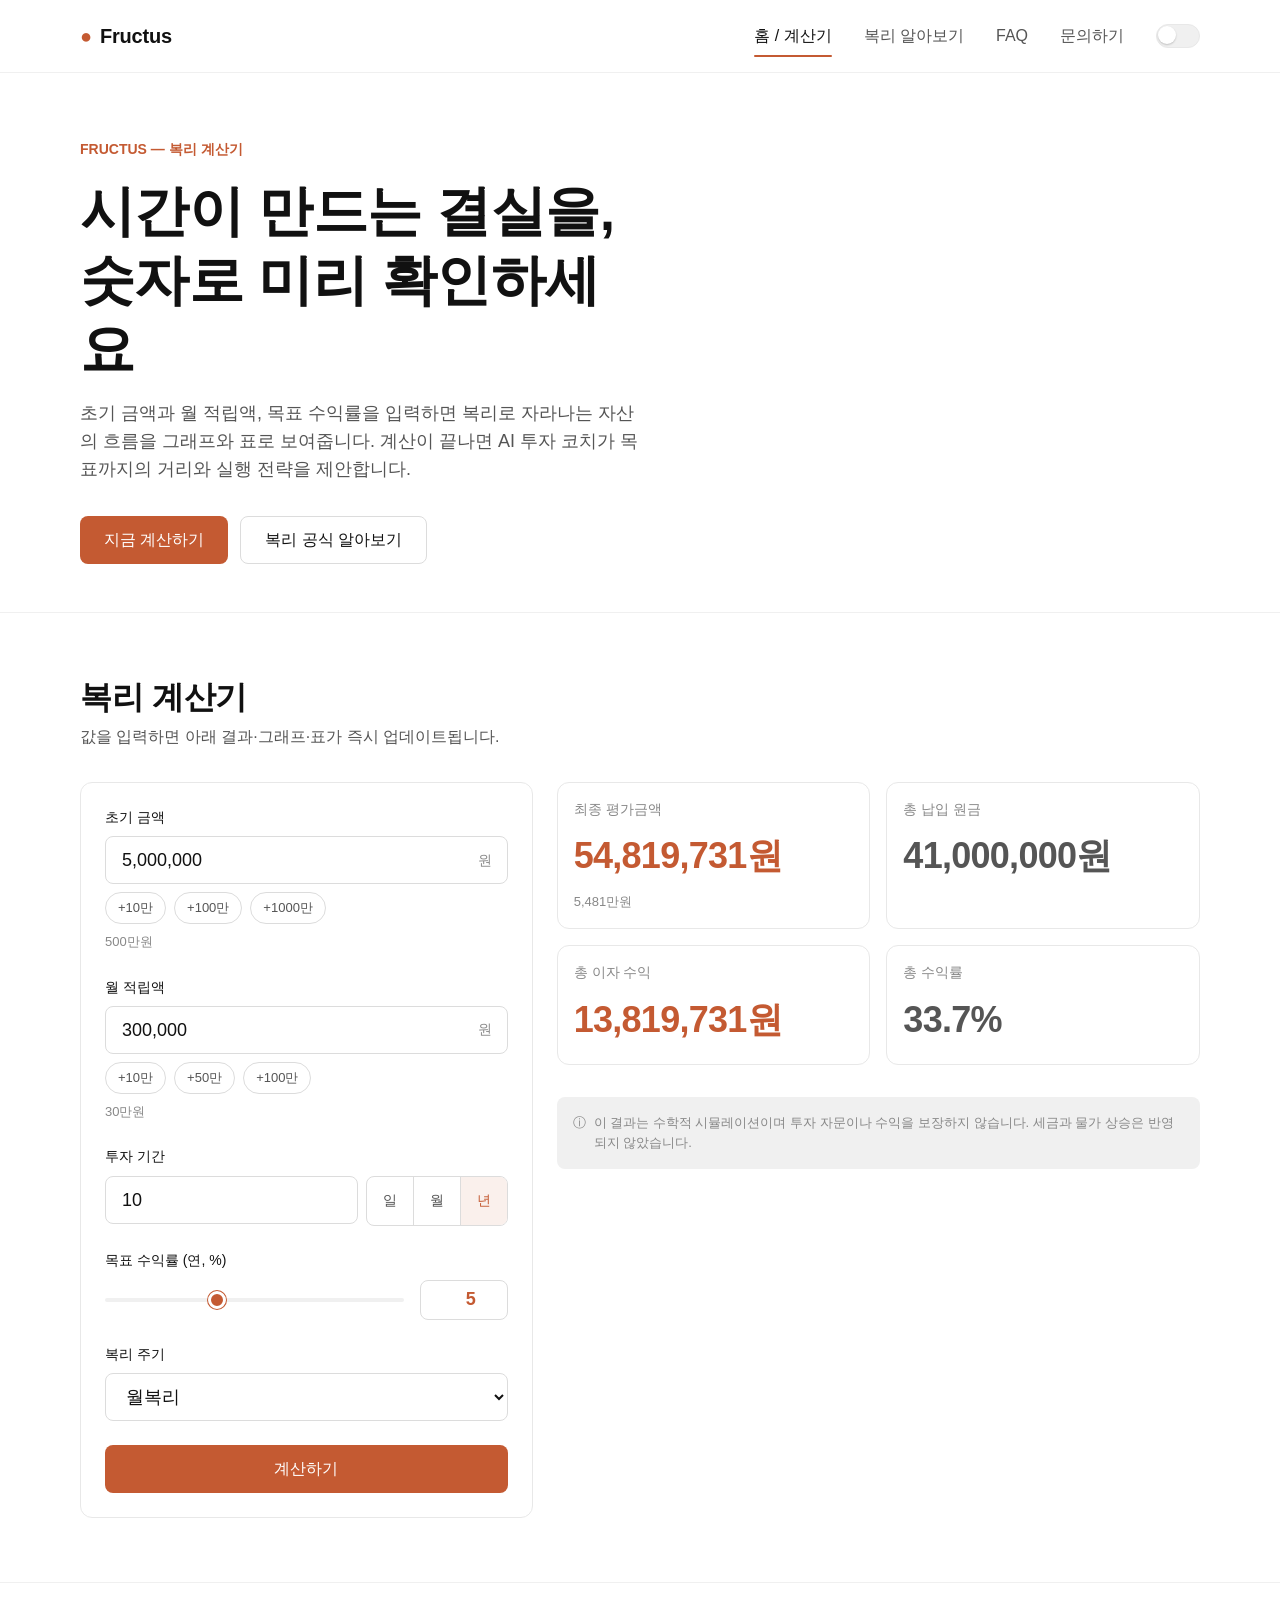
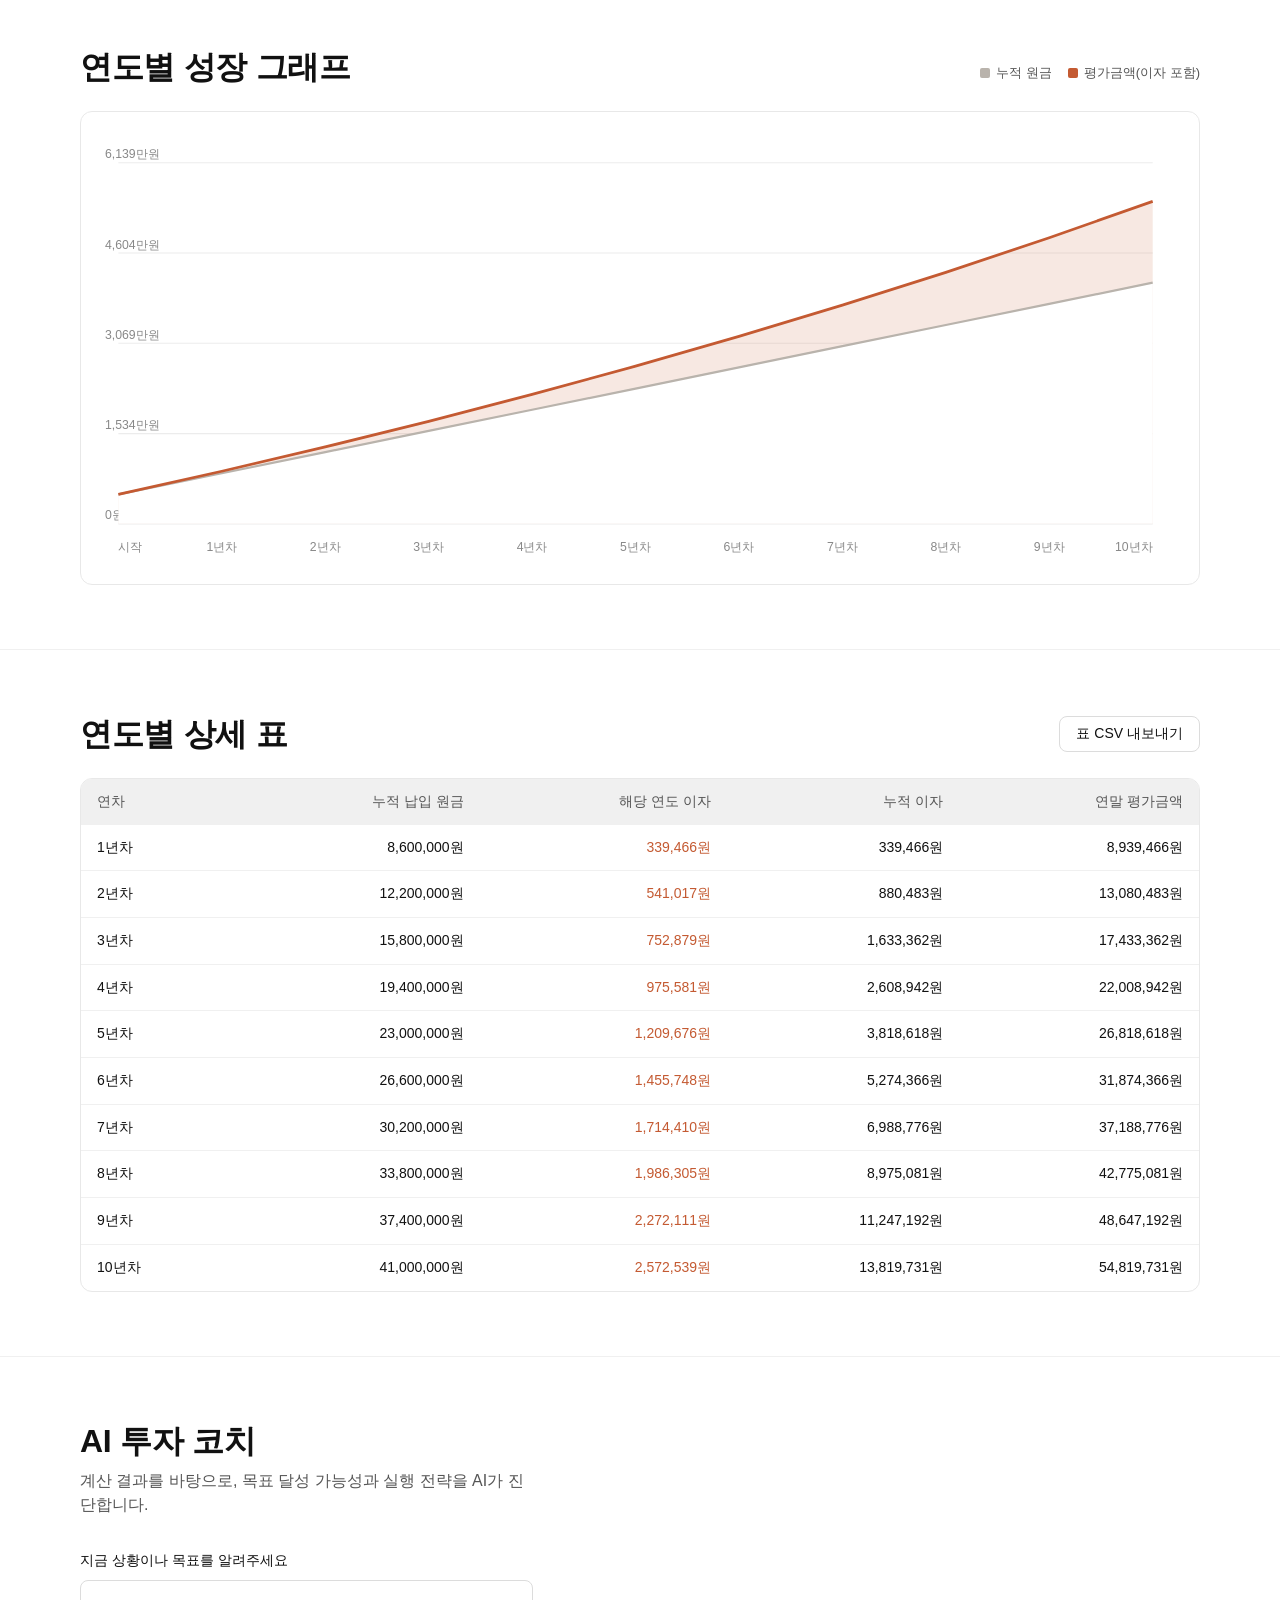
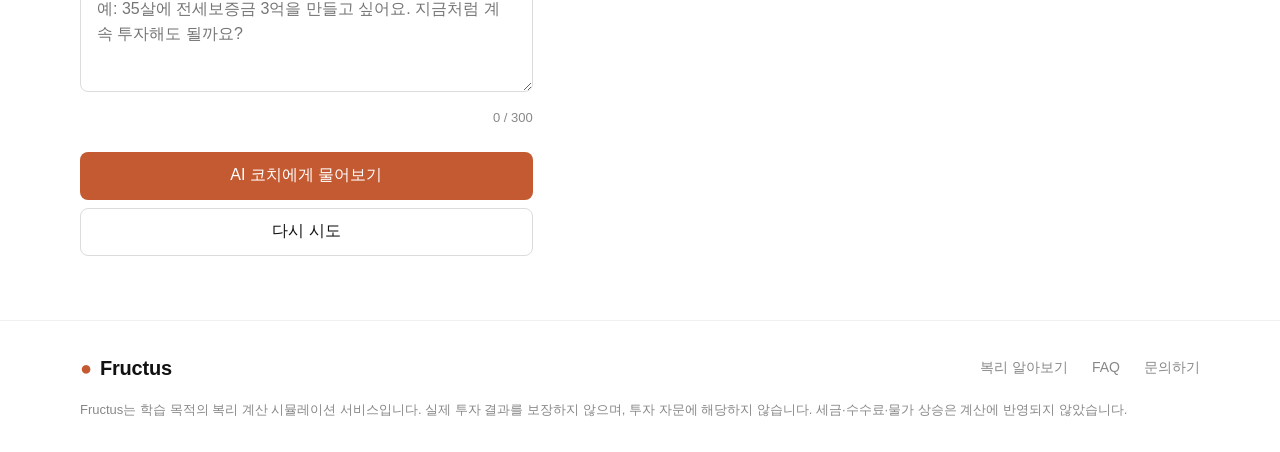
==== index.html @ 4ceefd22 "feat: 홈/계산기 페이지 UI 및 결과 렌더링 구현 (index.html, ui.js) 입력 폼(빠른 입력 버튼, 슬라이더 동기화, 단위 토글), 인라인 검증 메시지, 결과 요" ====
<!DOCTYPE html>
<html lang="ko">
<head>
<script>
  (function () {
    try {
      var saved = localStorage.getItem("fructus-theme");
      if (saved === "dark" || saved === "light") {
        document.documentElement.setAttribute("data-theme", saved);
      }
    } catch (e) {}
  })();
</script>
<meta charset="UTF-8" />
<meta name="viewport" content="width=device-width, initial-scale=1.0" />
<title>Fructus — 복리 계산기</title>
<meta name="description" content="초기 금액과 월 적립액, 목표 수익률을 입력하면 복리로 자라나는 자산을 그래프와 표로 보여주고, AI 투자 코치가 목표 달성 전략을 제안합니다." />
<link rel="icon" href="data:," />
<link rel="stylesheet" href="css/reset.css" />
<link rel="stylesheet" href="css/variables.css" />
<link rel="stylesheet" href="css/base.css" />
<link rel="stylesheet" href="css/layout.css" />
<link rel="stylesheet" href="css/components.css" />
<link rel="stylesheet" href="css/animations.css" />
<link rel="stylesheet" href="css/pages.css" />
</head>
<body>
<a class="skip-link" href="#main">본문으로 건너뛰기</a>

<header class="site-header">
  <nav class="nav container" aria-label="주요 메뉴">
    <a href="index.html" class="nav-brand"><span class="nav-brand-mark">●</span> Fructus</a>
    <button class="nav-toggle" data-nav-toggle aria-label="메뉴 열기" aria-expanded="false" aria-controls="primary-menu">
      <span class="nav-toggle-bar"></span><span class="nav-toggle-bar"></span><span class="nav-toggle-bar"></span>
    </button>
    <div class="nav-menu" id="primary-menu" data-nav-menu>
      <a href="index.html" class="nav-link" aria-current="page">홈 / 계산기</a>
      <a href="learn.html" class="nav-link">복리 알아보기</a>
      <a href="faq.html" class="nav-link">FAQ</a>
      <a href="contact.html" class="nav-link">문의하기</a>
      <div class="nav-actions">
        <button class="theme-toggle" data-theme-toggle aria-pressed="false" aria-label="다크 모드로 전환"></button>
      </div>
    </div>
  </nav>
</header>

<main id="main">

  <section class="hero">
    <div class="container">
      <p class="hero-eyebrow">FRUCTUS — 복리 계산기</p>
      <h1>시간이 만드는 결실을,<br />숫자로 미리 확인하세요</h1>
      <p class="hero-sub">
        초기 금액과 월 적립액, 목표 수익률을 입력하면 복리로 자라나는 자산의 흐름을
        그래프와 표로 보여줍니다. 계산이 끝나면 AI 투자 코치가 목표까지의 거리와
        실행 전략을 제안합니다.
      </p>
      <div class="hero-actions">
        <a href="#calculator" class="btn btn-primary">지금 계산하기</a>
        <a href="learn.html" class="btn btn-secondary">복리 공식 알아보기</a>
      </div>
    </div>
  </section>

  <section id="calculator">
    <div class="container">
      <div class="section-heading">
        <h2>복리 계산기</h2>
        <p>값을 입력하면 아래 결과·그래프·표가 즉시 업데이트됩니다.</p>
      </div>

      <div class="grid calculator-layout">
        <div class="col-span-5">
          <form class="card calc-card" data-calc-form novalidate>

            <div class="field">
              <label class="field-label" for="principal">초기 금액</label>
              <div class="input-wrap">
                <input class="input" type="text" inputmode="numeric" id="principal" name="principal" value="5,000,000" aria-describedby="principal-sub" />
                <span class="input-unit">원</span>
              </div>
              <div class="chip-group">
                <button type="button" class="chip" data-quick-add="100000" data-target="principal">+10만</button>
                <button type="button" class="chip" data-quick-add="1000000" data-target="principal">+100만</button>
                <button type="button" class="chip" data-quick-add="10000000" data-target="principal">+1000만</button>
              </div>
              <p class="field-hint" id="principal-sub" data-sub-display="principal">500만원</p>
              <p class="field-error" data-error-for="principal"></p>
            </div>

            <div class="field">
              <label class="field-label" for="monthlyPayment">월 적립액</label>
              <div class="input-wrap">
                <input class="input" type="text" inputmode="numeric" id="monthlyPayment" name="monthlyPayment" value="300,000" aria-describedby="monthly-sub" />
                <span class="input-unit">원</span>
              </div>
              <div class="chip-group">
                <button type="button" class="chip" data-quick-add="100000" data-target="monthlyPayment">+10만</button>
                <button type="button" class="chip" data-quick-add="500000" data-target="monthlyPayment">+50만</button>
                <button type="button" class="chip" data-quick-add="1000000" data-target="monthlyPayment">+100만</button>
              </div>
              <p class="field-hint" id="monthly-sub" data-sub-display="monthlyPayment">30만원</p>
              <p class="field-error" data-error-for="monthlyPayment"></p>
            </div>

            <div class="field">
              <label class="field-label" for="periodValue">투자 기간</label>
              <div style="display:flex; gap:8px;">
                <input class="input" type="number" min="1" step="1" id="periodValue" name="periodValue" value="10" style="flex:1;" />
                <div class="unit-toggle" role="group" aria-label="기간 단위">
                  <button type="button" data-unit="day" aria-pressed="false">일</button>
                  <button type="button" data-unit="month" aria-pressed="false">월</button>
                  <button type="button" data-unit="year" aria-pressed="true">년</button>
                </div>
              </div>
              <p class="field-error" data-error-for="periodValue"></p>
            </div>

            <div class="field">
              <label class="field-label" for="annualRateNumber">목표 수익률 (연, %)</label>
              <div class="range-row">
                <input class="range" type="range" id="annualRateRange" min="-50" max="100" step="0.1" value="5" />
                <input class="input range-value" style="width:5.5rem; height:2.5rem; text-align:right;" type="number" id="annualRateNumber" min="-50" max="100" step="0.01" value="5" />
              </div>
              <p class="field-error" data-error-for="annualRatePercent"></p>
            </div>

            <div class="field">
              <label class="field-label" for="compounding">복리 주기</label>
              <select class="select" id="compounding" name="compounding">
                <option value="annual">연복리</option>
                <option value="monthly" selected>월복리</option>
                <option value="daily">일복리</option>
              </select>
              <p class="field-error" data-error-for="compounding"></p>
            </div>

            <button type="submit" class="btn btn-primary btn-block" data-calc-submit>계산하기</button>
          </form>
        </div>

        <div class="col-span-7">
          <div data-result-section aria-live="polite">
            <div class="result-summary-grid">
              <div class="card result-metric-card">
                <p class="result-metric-label">최종 평가금액</p>
                <p class="result-metric-value is-accent" data-metric-final>0원</p>
                <p class="result-metric-sub" data-metric-final-sub></p>
              </div>
              <div class="card result-metric-card">
                <p class="result-metric-label">총 납입 원금</p>
                <p class="result-metric-value" data-metric-principal>0원</p>
              </div>
              <div class="card result-metric-card">
                <p class="result-metric-label">총 이자 수익</p>
                <p class="result-metric-value is-accent" data-metric-interest>0원</p>
              </div>
              <div class="card result-metric-card">
                <p class="result-metric-label">총 수익률</p>
                <p class="result-metric-value" data-metric-rate>0%</p>
              </div>
            </div>

            <div class="disclaimer-note">
              <span aria-hidden="true">ⓘ</span>
              <span>이 결과는 수학적 시뮬레이션이며 투자 자문이나 수익을 보장하지 않습니다. 세금과 물가 상승은 반영되지 않았습니다.</span>
            </div>
          </div>
        </div>
      </div>
    </div>
  </section>

  <section id="chart">
    <div class="container">
      <div class="chart-section-head">
        <h2>연도별 성장 그래프</h2>
        <div class="chart-legend">
          <span class="chart-legend-item"><span class="chart-legend-swatch" style="background:var(--chart-principal)"></span>누적 원금</span>
          <span class="chart-legend-item"><span class="chart-legend-swatch" style="background:var(--chart-growth)"></span>평가금액(이자 포함)</span>
        </div>
      </div>
      <div class="card chart-container" data-chart-container></div>
    </div>
  </section>

  <section id="table">
    <div class="container">
      <div class="table-section-head">
        <h2>연도별 상세 표</h2>
        <button type="button" class="btn btn-secondary btn-sm" data-csv-export>표 CSV 내보내기</button>
      </div>
      <div class="table-wrap">
        <table class="data-table">
          <thead>
            <tr>
              <th>연차</th>
              <th>누적 납입 원금</th>
              <th>해당 연도 이자</th>
              <th>누적 이자</th>
              <th>연말 평가금액</th>
            </tr>
          </thead>
          <tbody data-table-body></tbody>
        </table>
      </div>
    </div>
  </section>

  <section id="ai-coach">
    <div class="container">
      <div class="grid ai-coach-layout">
        <div class="col-span-5">
          <div class="section-heading">
            <h2>AI 투자 코치</h2>
            <p>계산 결과를 바탕으로, 목표 달성 가능성과 실행 전략을 AI가 진단합니다.</p>
          </div>
          <form data-ai-form>
            <div class="field">
              <label class="field-label" for="ai-goal">지금 상황이나 목표를 알려주세요</label>
              <textarea class="textarea" id="ai-goal" data-ai-goal maxlength="400" placeholder="예: 35살에 전세보증금 3억을 만들고 싶어요. 지금처럼 계속 투자해도 될까요?"></textarea>
              <div class="char-counter" data-ai-counter>0 / 300</div>
            </div>
            <button type="submit" class="btn btn-primary btn-block" data-ai-submit>
              <span class="btn-label">AI 코치에게 물어보기</span>
              <span class="btn-spinner" aria-hidden="true"></span>
            </button>
            <button type="button" class="btn btn-secondary btn-block" data-ai-retry hidden style="margin-top:8px;">다시 시도</button>
          </form>
        </div>

        <div class="col-span-7">
          <div data-ai-error hidden aria-live="assertive"></div>

          <div data-ai-loading hidden aria-live="polite">
            <div class="skeleton ai-skeleton-block" style="width:60%;"></div>
            <div class="skeleton ai-skeleton-block" style="width:100%; height:4.5rem;"></div>
            <div class="skeleton ai-skeleton-block" style="width:100%; height:4.5rem;"></div>
            <p class="ai-elapsed" data-ai-elapsed>0초 경과</p>
          </div>

          <div data-ai-result hidden aria-live="polite"></div>
        </div>
      </div>
    </div>
  </section>

</main>

<footer class="site-footer">
  <div class="container">
    <div class="footer-inner">
      <span class="nav-brand"><span class="nav-brand-mark">●</span> Fructus</span>
      <div class="footer-links">
        <a href="learn.html">복리 알아보기</a>
        <a href="faq.html">FAQ</a>
        <a href="contact.html">문의하기</a>
      </div>
    </div>
    <p class="footer-disclaimer">
      Fructus는 학습 목적의 복리 계산 시뮬레이션 서비스입니다. 실제 투자 결과를 보장하지 않으며,
      투자 자문에 해당하지 않습니다. 세금·수수료·물가 상승은 계산에 반영되지 않았습니다.
    </p>
  </div>
</footer>

<script src="js/format.js"></script>
<script src="js/calculator.js"></script>
<script src="js/chart.js"></script>
<script src="js/analytics.js"></script>
<script src="js/ui.js"></script>
<script src="js/ai.js"></script>
<script src="js/nav.js"></script>
<script src="js/theme.js"></script>
<script defer src="/_vercel/insights/script.js"></script>
</body>
</html>
---- css/variables.css ----
/*
  Fructus 디자인 토큰
  톤: Modern Finance + Editorial + Quiet Luxury
  기본은 라이트 팔레트. 다크 모드는 [data-theme="dark"] 및
  prefers-color-scheme: dark(사용자가 수동 선택하지 않은 경우)에서 오버라이드된다.
*/

:root {
  /* ---- Color: 라이트(기본) ---- */
  --color-bg: #ffffff;
  --color-surface: #ffffff;
  --color-text-primary: #111111;
  --color-text-secondary: #555555;
  --color-text-muted: #888888;
  --color-border: #e8e8e8;
  --color-divider: #f0f0f0;

  --color-accent: #c45a32;
  --color-accent-hover: #b34f2c;
  --color-accent-active: #9f4527;
  --color-accent-bg: #f5ded5;
  --color-accent-bg-soft: #faf0ec;
  --color-accent-contrast: #ffffff;

  --color-success: #2e7d4f;
  --color-success-bg: #eaf6ee;
  --color-error: #c73a3a;
  --color-error-bg: #fceaea;

  --color-input-border: #dcdcdc;
  --color-overlay: rgba(17, 17, 17, 0.4);

  /* ---- Typography ---- */
  --font-sans: -apple-system, BlinkMacSystemFont, "Pretendard Variable", "Apple SD Gothic Neo",
    "Segoe UI", "Malgun Gothic", "Noto Sans KR", Roboto, sans-serif;

  --fs-display: clamp(2.25rem, 1.7rem + 2.2vw, 3.5rem); /* 40~56px 큰 제목 */
  --fs-h1: clamp(1.5rem, 1.3rem + 1vw, 2rem); /* 24~32px 일반 제목 */
  --fs-h2: 1.375rem;
  --fs-body: 1rem; /* 15~18px 본문 기준 */
  --fs-body-lg: 1.125rem;
  --fs-small: 0.875rem; /* 12~14px 보조 텍스트 */
  --fs-xs: 0.8125rem;

  --fw-regular: 400;
  --fw-medium: 500;
  --fw-semibold: 600;
  --fw-bold: 700;

  --lh-tight: 1.25;
  --lh-normal: 1.55;

  /* ---- Spacing ---- */
  --space-2: 0.5rem; /* 8px */
  --space-3: 0.75rem;
  --space-4: 1rem; /* 16px */
  --space-6: 1.5rem;
  --space-8: 2rem;
  --space-12: 3rem; /* 48px 섹션 간격 하한 */
  --space-16: 4rem;
  --space-24: 6rem; /* 96px 섹션 간격 상한 */

  --page-padding-inline: clamp(1.5rem, 4vw, 2.5rem); /* 24~40px */
  --content-max-width: 1200px;

  /* ---- Radius / Shadow ---- */
  --radius-card: 12px;
  --radius-control: 8px;
  --radius-pill: 999px;
  --shadow-minimal: 0 1px 2px rgba(17, 17, 17, 0.04);
  --shadow-elevated: 0 4px 16px rgba(17, 17, 17, 0.08);

  /* ---- Control sizing ---- */
  --control-height: 3rem; /* 48px */
  --control-height-lg: 3.25rem; /* 52px */

  /* ---- Motion ---- */
  --ease-standard: cubic-bezier(0.2, 0, 0, 1);
  --duration-fast: 150ms;
  --duration-base: 300ms;
  --duration-slow: 600ms;

  /* ---- Chart ---- */
  --chart-principal: #b9b3ac;
  --chart-growth: var(--color-accent);
  --chart-growth-fill: rgba(196, 90, 50, 0.14);
  --chart-grid: #ececec;
  --chart-axis-text: var(--color-text-muted);

  /* ---- Z-index ---- */
  --z-nav: 100;
  --z-overlay: 200;
  --z-tooltip: 300;
}

/* ---- Color: 다크 모드 (시스템 설정을 따르는 경우) ---- */
@media (prefers-color-scheme: dark) {
  :root:not([data-theme="light"]) {
    --color-bg: #14130f;
    --color-surface: #1c1a16;
    --color-text-primary: #f3f1ee;
    --color-text-secondary: #b9b3ab;
    --color-text-muted: #837d74;
    --color-border: #322e28;
    --color-divider: #262319;

    --color-accent: #d9713f;
    --color-accent-hover: #e5854f;
    --color-accent-active: #f0975f;
    --color-accent-bg: rgba(217, 113, 63, 0.18);
    --color-accent-bg-soft: rgba(217, 113, 63, 0.08);
    --color-accent-contrast: #14130f;

    --color-success: #59b884;
    --color-success-bg: rgba(89, 184, 132, 0.14);
    --color-error: #e2726b;
    --color-error-bg: rgba(226, 114, 107, 0.14);

    --color-input-border: #3a352d;
    --color-overlay: rgba(0, 0, 0, 0.6);

    --chart-principal: #5f5a52;
    --chart-growth-fill: rgba(217, 113, 63, 0.18);
    --chart-grid: #2a271f;
  }
}

/* ---- Color: 다크 모드 (사용자가 수동으로 토글한 경우, 시스템 설정보다 우선) ---- */
:root[data-theme="dark"] {
  --color-bg: #14130f;
  --color-surface: #1c1a16;
  --color-text-primary: #f3f1ee;
  --color-text-secondary: #b9b3ab;
  --color-text-muted: #837d74;
  --color-border: #322e28;
  --color-divider: #262319;

  --color-accent: #d9713f;
  --color-accent-hover: #e5854f;
  --color-accent-active: #f0975f;
  --color-accent-bg: rgba(217, 113, 63, 0.18);
  --color-accent-bg-soft: rgba(217, 113, 63, 0.08);
  --color-accent-contrast: #14130f;

  --color-success: #59b884;
  --color-success-bg: rgba(89, 184, 132, 0.14);
  --color-error: #e2726b;
  --color-error-bg: rgba(226, 114, 107, 0.14);

  --color-input-border: #3a352d;
  --color-overlay: rgba(0, 0, 0, 0.6);

  --chart-principal: #5f5a52;
  --chart-growth-fill: rgba(217, 113, 63, 0.18);
  --chart-grid: #2a271f;
}
---- css/base.css ----
body {
  background: var(--color-bg);
  color: var(--color-text-primary);
  font-family: var(--font-sans);
  font-size: var(--fs-body);
  line-height: var(--lh-normal);
  font-weight: var(--fw-regular);
  transition: background-color var(--duration-base) var(--ease-standard),
    color var(--duration-base) var(--ease-standard);
}

h1,
h2,
h3 {
  font-weight: var(--fw-semibold);
  line-height: var(--lh-tight);
  letter-spacing: -0.01em;
}

h1 {
  font-size: var(--fs-display);
}

h2 {
  font-size: var(--fs-h1);
}

h3 {
  font-size: var(--fs-h2);
}

p {
  color: var(--color-text-secondary);
}

small,
.text-muted {
  font-size: var(--fs-small);
  color: var(--color-text-muted);
}

strong {
  font-weight: var(--fw-semibold);
}

.container {
  max-width: var(--content-max-width);
  margin-inline: auto;
  padding-inline: var(--page-padding-inline);
}

main {
  display: block;
}

section {
  padding-block: var(--space-16);
}

section + section {
  border-top: 1px solid var(--color-divider);
}

.section-heading {
  margin-bottom: var(--space-8);
}

.section-heading p {
  margin-top: var(--space-2);
}

/* 키보드 포커스만 강조 표시 (마우스 클릭 시 아웃라인 노출 방지) */
:focus {
  outline: none;
}

:focus-visible {
  outline: 2px solid var(--color-accent);
  outline-offset: 2px;
  border-radius: 4px;
}

.visually-hidden {
  position: absolute;
  width: 1px;
  height: 1px;
  padding: 0;
  margin: -1px;
  overflow: hidden;
  clip: rect(0, 0, 0, 0);
  white-space: nowrap;
  border: 0;
}

.skip-link {
  position: absolute;
  top: -48px;
  left: var(--space-4);
  z-index: 1000;
  background: var(--color-accent);
  color: var(--color-accent-contrast);
  padding: var(--space-2) var(--space-4);
  border-radius: var(--radius-control);
  transition: top var(--duration-fast) var(--ease-standard);
}

.skip-link:focus {
  top: var(--space-4);
}

@media (max-width: 767px) {
  section {
    padding-block: var(--space-12);
  }
}
---- css/layout.css ----
/* ---- 헤더 / 네비게이션 ---- */
.site-header {
  position: sticky;
  top: 0;
  z-index: var(--z-nav);
  background: var(--color-bg);
  border-bottom: 1px solid var(--color-divider);
}

.nav {
  display: flex;
  align-items: center;
  justify-content: space-between;
  height: 4.5rem;
}

.nav-brand {
  display: flex;
  align-items: center;
  gap: var(--space-2);
  font-size: 1.25rem;
  font-weight: var(--fw-semibold);
  letter-spacing: -0.01em;
}

.nav-brand-mark {
  color: var(--color-accent);
}

.nav-menu {
  display: flex;
  align-items: center;
  gap: var(--space-8);
}

.nav-link {
  position: relative;
  font-size: var(--fs-body);
  font-weight: var(--fw-medium);
  color: var(--color-text-secondary);
  padding-block: var(--space-2);
}

.nav-link:hover {
  color: var(--color-text-primary);
}

.nav-link[aria-current="page"] {
  color: var(--color-text-primary);
}

.nav-link[aria-current="page"]::after {
  content: "";
  position: absolute;
  left: 0;
  right: 0;
  bottom: -1px;
  height: 2px;
  background: var(--color-accent);
  border-radius: var(--radius-pill);
}

.nav-actions {
  display: flex;
  align-items: center;
  gap: var(--space-4);
}

.nav-toggle {
  display: none;
  flex-direction: column;
  justify-content: center;
  gap: 5px;
  width: 2.5rem;
  height: 2.5rem;
  border-radius: var(--radius-control);
}

.nav-toggle:hover {
  background: var(--color-divider);
}

.nav-toggle-bar {
  width: 20px;
  height: 2px;
  background: var(--color-text-primary);
  transition: transform var(--duration-fast) var(--ease-standard),
    opacity var(--duration-fast) var(--ease-standard);
}

.nav-toggle[aria-expanded="true"] .nav-toggle-bar:nth-child(1) {
  transform: translateY(7px) rotate(45deg);
}

.nav-toggle[aria-expanded="true"] .nav-toggle-bar:nth-child(2) {
  opacity: 0;
}

.nav-toggle[aria-expanded="true"] .nav-toggle-bar:nth-child(3) {
  transform: translateY(-7px) rotate(-45deg);
}

@media (max-width: 767px) {
  .nav-toggle {
    display: flex;
  }

  .nav-menu {
    position: fixed;
    inset: 4.5rem 0 0 0;
    height: calc(100dvh - 4.5rem);
    flex-direction: column;
    align-items: stretch;
    gap: 0;
    background: var(--color-bg);
    padding: var(--space-4) var(--page-padding-inline);
    transform: translateY(-8px);
    opacity: 0;
    visibility: hidden;
    pointer-events: none;
    transition: opacity var(--duration-base) var(--ease-standard),
      transform var(--duration-base) var(--ease-standard), visibility var(--duration-base);
  }

  .nav-menu.is-open {
    opacity: 1;
    visibility: visible;
    pointer-events: auto;
    transform: translateY(0);
  }

  .nav-link {
    padding-block: var(--space-4);
    border-bottom: 1px solid var(--color-divider);
    font-size: var(--fs-body-lg);
  }

  .nav-actions {
    display: none;
  }

  .nav-menu .nav-actions {
    display: flex;
    margin-top: var(--space-6);
  }
}

/* ---- 푸터 ---- */
.site-footer {
  border-top: 1px solid var(--color-divider);
  padding-block: var(--space-8);
}

.footer-inner {
  display: flex;
  flex-wrap: wrap;
  align-items: center;
  justify-content: space-between;
  gap: var(--space-4);
}

.footer-links {
  display: flex;
  gap: var(--space-6);
}

.footer-links a {
  color: var(--color-text-muted);
  font-size: var(--fs-small);
}

.footer-links a:hover {
  color: var(--color-text-primary);
}

.footer-disclaimer {
  color: var(--color-text-muted);
  font-size: var(--fs-xs);
  margin-top: var(--space-4);
  line-height: var(--lh-normal);
}

/* ---- 12-column grid ---- */
.grid {
  display: grid;
  grid-template-columns: repeat(12, 1fr);
  gap: var(--space-6);
}

.col-span-4 {
  grid-column: span 4;
}

.col-span-6 {
  grid-column: span 6;
}

.col-span-7 {
  grid-column: span 7;
}

.col-span-5 {
  grid-column: span 5;
}

.col-span-8 {
  grid-column: span 8;
}

.col-span-12 {
  grid-column: span 12;
}

@media (max-width: 1023px) {
  .grid {
    gap: var(--space-4);
  }

  .col-span-4,
  .col-span-6,
  .col-span-7,
  .col-span-5,
  .col-span-8 {
    grid-column: span 12;
  }
}
---- css/components.css ----
/* ---- Card ---- */
.card {
  background: var(--color-surface);
  border: 1px solid var(--color-border);
  border-radius: var(--radius-card);
  padding: var(--space-6);
}

.card-highlight {
  border-color: var(--color-accent);
  box-shadow: var(--shadow-minimal);
}

/* ---- Button ---- */
.btn {
  display: inline-flex;
  align-items: center;
  justify-content: center;
  gap: var(--space-2);
  height: var(--control-height);
  padding-inline: var(--space-6);
  border-radius: var(--radius-control);
  font-size: var(--fs-body);
  font-weight: var(--fw-medium);
  transition: background-color var(--duration-fast) var(--ease-standard),
    border-color var(--duration-fast) var(--ease-standard), transform var(--duration-fast) var(--ease-standard);
  white-space: nowrap;
}

.btn:active {
  transform: scale(0.98);
}

.btn-primary {
  background: var(--color-accent);
  color: var(--color-accent-contrast);
}

.btn-primary:hover {
  background: var(--color-accent-hover);
}

.btn-primary:active {
  background: var(--color-accent-active);
}

.btn-primary:disabled {
  background: var(--color-border);
  color: var(--color-text-muted);
  cursor: not-allowed;
  transform: none;
}

.btn-secondary {
  background: var(--color-bg);
  color: var(--color-text-primary);
  border: 1px solid var(--color-input-border);
}

.btn-secondary:hover {
  background: var(--color-divider);
}

.btn-ghost {
  height: auto;
  padding: var(--space-2) var(--space-3);
  color: var(--color-text-secondary);
}

.btn-ghost:hover {
  color: var(--color-text-primary);
  background: var(--color-divider);
}

.btn-block {
  width: 100%;
}

.btn-sm {
  height: 2.25rem;
  padding-inline: var(--space-4);
  font-size: var(--fs-small);
}

.btn[data-loading="true"] .btn-label {
  visibility: hidden;
}

.btn-spinner {
  display: none;
  position: absolute;
  width: 18px;
  height: 18px;
  border: 2px solid rgba(255, 255, 255, 0.4);
  border-top-color: #fff;
  border-radius: 50%;
  animation: spin 0.7s linear infinite;
}

.btn[data-loading="true"] {
  position: relative;
}

.btn[data-loading="true"] .btn-spinner {
  display: block;
}

/* ---- Chip (빠른 입력 버튼) ---- */
.chip-group {
  display: flex;
  flex-wrap: wrap;
  gap: var(--space-2);
  margin-top: var(--space-2);
}

.chip {
  height: 2rem;
  padding-inline: var(--space-3);
  border-radius: var(--radius-pill);
  border: 1px solid var(--color-input-border);
  background: var(--color-bg);
  color: var(--color-text-secondary);
  font-size: var(--fs-xs);
  font-weight: var(--fw-medium);
}

.chip:hover {
  border-color: var(--color-accent);
  color: var(--color-accent);
}

/* ---- Form / Input ---- */
.field {
  margin-bottom: var(--space-6);
}

.field-label {
  display: flex;
  align-items: center;
  justify-content: space-between;
  gap: var(--space-2);
  font-size: var(--fs-small);
  font-weight: var(--fw-medium);
  color: var(--color-text-primary);
  margin-bottom: var(--space-2);
}

.field-hint {
  font-size: var(--fs-xs);
  color: var(--color-text-muted);
  margin-top: var(--space-2);
}

.input-wrap {
  position: relative;
  display: flex;
  align-items: center;
}

.input,
.select {
  width: 100%;
  height: var(--control-height);
  background: var(--color-bg);
  border: 1px solid var(--color-input-border);
  border-radius: var(--radius-control);
  padding-inline: var(--space-4);
  color: var(--color-text-primary);
  font-size: var(--fs-body-lg);
  font-weight: var(--fw-medium);
  transition: border-color var(--duration-fast) var(--ease-standard),
    box-shadow var(--duration-fast) var(--ease-standard);
}

.input-unit {
  position: absolute;
  right: var(--space-4);
  color: var(--color-text-muted);
  font-size: var(--fs-small);
  pointer-events: none;
}

.input:focus,
.select:focus {
  border-color: var(--color-accent);
  box-shadow: 0 0 0 3px var(--color-accent-bg-soft);
}

.input.is-invalid {
  border-color: var(--color-error);
}

.input.is-invalid:focus {
  box-shadow: 0 0 0 3px var(--color-error-bg);
}

.field-error {
  display: none;
  align-items: center;
  gap: var(--space-2);
  font-size: var(--fs-xs);
  color: var(--color-error);
  margin-top: var(--space-2);
}

.field-error.is-visible {
  display: flex;
}

.unit-toggle {
  display: inline-flex;
  border: 1px solid var(--color-input-border);
  border-radius: var(--radius-control);
  overflow: hidden;
}

.unit-toggle button {
  height: var(--control-height);
  padding-inline: var(--space-4);
  font-size: var(--fs-small);
  font-weight: var(--fw-medium);
  color: var(--color-text-secondary);
  border-left: 1px solid var(--color-input-border);
}

.unit-toggle button:first-child {
  border-left: none;
}

.unit-toggle button[aria-pressed="true"] {
  background: var(--color-accent-bg-soft);
  color: var(--color-accent);
}

/* ---- Range slider ---- */
.range-row {
  display: flex;
  align-items: center;
  gap: var(--space-4);
}

.range {
  -webkit-appearance: none;
  appearance: none;
  flex: 1;
  height: 4px;
  border-radius: var(--radius-pill);
  background: var(--color-divider);
  outline: none;
}

.range::-webkit-slider-thumb {
  -webkit-appearance: none;
  width: 18px;
  height: 18px;
  border-radius: 50%;
  background: var(--color-accent);
  border: 3px solid var(--color-bg);
  box-shadow: 0 0 0 1px var(--color-accent);
  cursor: pointer;
}

.range::-moz-range-thumb {
  width: 18px;
  height: 18px;
  border: 3px solid var(--color-bg);
  border-radius: 50%;
  background: var(--color-accent);
  box-shadow: 0 0 0 1px var(--color-accent);
  cursor: pointer;
}

.range-value {
  min-width: 4.5rem;
  text-align: right;
  font-weight: var(--fw-semibold);
  color: var(--color-accent);
}

/* ---- Toggle switch (다크모드) ---- */
.theme-toggle {
  position: relative;
  width: 2.75rem;
  height: 1.5rem;
  border-radius: var(--radius-pill);
  background: var(--color-divider);
  border: 1px solid var(--color-border);
}

.theme-toggle::after {
  content: "";
  position: absolute;
  top: 1px;
  left: 1px;
  width: 1.15rem;
  height: 1.15rem;
  border-radius: 50%;
  background: var(--color-bg);
  box-shadow: 0 1px 2px rgba(0, 0, 0, 0.2);
  transition: transform var(--duration-fast) var(--ease-standard);
}

[data-theme="dark"] .theme-toggle::after {
  transform: translateX(1.25rem);
}

/* ---- Badge ---- */
.badge {
  display: inline-flex;
  align-items: center;
  gap: 4px;
  padding: 2px var(--space-2);
  border-radius: var(--radius-pill);
  font-size: var(--fs-xs);
  font-weight: var(--fw-medium);
}

.badge-accent {
  background: var(--color-accent-bg);
  color: var(--color-accent-active);
}

.badge-success {
  background: var(--color-success-bg);
  color: var(--color-success);
}

.badge-error {
  background: var(--color-error-bg);
  color: var(--color-error);
}

/* ---- Alert (문의/AI 실패 안내 등) ---- */
.alert {
  display: flex;
  gap: var(--space-3);
  padding: var(--space-4);
  border-radius: var(--radius-control);
  font-size: var(--fs-small);
  line-height: var(--lh-normal);
}

.alert-error {
  background: var(--color-error-bg);
  color: var(--color-error);
}

.alert-success {
  background: var(--color-success-bg);
  color: var(--color-success);
}

.alert-muted {
  background: var(--color-divider);
  color: var(--color-text-secondary);
}

/* ---- Tooltip (차트용) ---- */
.chart-tooltip {
  position: absolute;
  z-index: var(--z-tooltip);
  background: var(--color-text-primary);
  color: var(--color-bg);
  padding: var(--space-2) var(--space-3);
  border-radius: 6px;
  font-size: var(--fs-xs);
  line-height: var(--lh-normal);
  pointer-events: none;
  opacity: 0;
  transform: translate(-50%, -8px);
  transition: opacity var(--duration-fast) var(--ease-standard);
  white-space: nowrap;
}

.chart-tooltip.is-visible {
  opacity: 1;
}

/* ---- Skeleton (로딩) ---- */
.skeleton {
  position: relative;
  overflow: hidden;
  background: var(--color-divider);
  border-radius: var(--radius-control);
}

.skeleton::after {
  content: "";
  position: absolute;
  inset: 0;
  background: linear-gradient(90deg, transparent, rgba(255, 255, 255, 0.35), transparent);
  animation: shimmer 1.4s infinite;
}

[data-theme="dark"] .skeleton::after {
  background: linear-gradient(90deg, transparent, rgba(255, 255, 255, 0.06), transparent);
}

/* ---- Accordion (FAQ) ---- */
.accordion-item {
  border-bottom: 1px solid var(--color-divider);
}

.accordion-trigger {
  width: 100%;
  display: flex;
  align-items: center;
  justify-content: space-between;
  gap: var(--space-4);
  padding-block: var(--space-6);
  text-align: left;
  font-size: var(--fs-body-lg);
  font-weight: var(--fw-medium);
}

.accordion-icon {
  flex-shrink: 0;
  width: 20px;
  height: 20px;
  color: var(--color-text-muted);
  transition: transform var(--duration-base) var(--ease-standard);
}

.accordion-trigger[aria-expanded="true"] .accordion-icon {
  transform: rotate(45deg);
  color: var(--color-accent);
}

.accordion-panel {
  display: grid;
  grid-template-rows: 0fr;
  transition: grid-template-rows var(--duration-base) var(--ease-standard);
}

.accordion-panel-inner {
  overflow: hidden;
}

.accordion-item[data-open="true"] .accordion-panel {
  grid-template-rows: 1fr;
}

.accordion-panel p {
  padding-bottom: var(--space-6);
  max-width: 68ch;
}

/* ---- Table ---- */
.table-wrap {
  overflow-x: auto;
  border: 1px solid var(--color-border);
  border-radius: var(--radius-card);
}

.data-table {
  min-width: 640px;
  font-size: var(--fs-small);
}

.data-table th,
.data-table td {
  padding: var(--space-3) var(--space-4);
  text-align: right;
  white-space: nowrap;
}

.data-table th:first-child,
.data-table td:first-child {
  text-align: left;
}

.data-table thead th {
  background: var(--color-divider);
  color: var(--color-text-secondary);
  font-weight: var(--fw-medium);
  position: sticky;
  top: 0;
}

.data-table tbody tr:not(:last-child) td {
  border-bottom: 1px solid var(--color-divider);
}

.data-table td.is-growth {
  color: var(--color-accent);
  font-weight: var(--fw-medium);
}

/* ---- 결과 요약 카드 그리드 ---- */
.result-metric-label {
  font-size: var(--fs-small);
  color: var(--color-text-muted);
  margin-bottom: var(--space-2);
}

.result-metric-value {
  font-size: clamp(1.5rem, 1.2rem + 1.4vw, 2.25rem);
  font-weight: var(--fw-bold);
  letter-spacing: -0.02em;
  font-variant-numeric: tabular-nums;
}

.result-metric-value.is-accent {
  color: var(--color-accent);
}

.result-metric-sub {
  margin-top: var(--space-2);
  font-size: var(--fs-xs);
  color: var(--color-text-muted);
}
---- css/animations.css ----
@keyframes spin {
  to {
    transform: rotate(360deg);
  }
}

@keyframes shimmer {
  100% {
    transform: translateX(100%);
  }
}

@keyframes fade-up {
  from {
    opacity: 0;
    transform: translateY(8px);
  }
  to {
    opacity: 1;
    transform: translateY(0);
  }
}

.fade-up {
  animation: fade-up var(--duration-slow) var(--ease-standard) both;
}

/* SVG 차트 드로잉 애니메이션(자바스크립트가 stroke-dasharray/offset을 설정한 뒤 클래스 부여) */
.chart-draw {
  transition: stroke-dashoffset 1.1s var(--ease-standard);
}

.chart-area-draw {
  transition: opacity var(--duration-slow) var(--ease-standard);
}

/* 사용자가 모션 축소를 선호하면 모든 애니메이션/트랜지션을 사실상 제거 */
@media (prefers-reduced-motion: reduce) {
  *,
  *::before,
  *::after {
    animation-duration: 0.01ms !important;
    animation-iteration-count: 1 !important;
    transition-duration: 0.01ms !important;
    scroll-behavior: auto !important;
  }

  .chart-draw {
    transition: none;
  }
}
---- css/pages.css ----
/* ================= 홈 / 계산기 (index.html) ================= */
.hero {
  padding-block: var(--space-16) var(--space-12);
}

.hero-eyebrow {
  display: inline-flex;
  align-items: center;
  gap: var(--space-2);
  color: var(--color-accent);
  font-size: var(--fs-small);
  font-weight: var(--fw-semibold);
  margin-bottom: var(--space-4);
}

.hero h1 {
  max-width: 18ch;
  margin-bottom: var(--space-4);
}

.hero-sub {
  max-width: 56ch;
  font-size: var(--fs-body-lg);
}

.hero-actions {
  display: flex;
  gap: var(--space-3);
  margin-top: var(--space-8);
}

.calculator-layout {
  align-items: start;
}

.calc-card {
  position: sticky;
  top: 5.5rem;
}

.quick-add-row {
  display: flex;
  align-items: center;
  gap: var(--space-2);
  margin-top: var(--space-2);
  flex-wrap: wrap;
}

.result-summary-grid {
  display: grid;
  grid-template-columns: repeat(2, 1fr);
  gap: var(--space-4);
  margin-bottom: var(--space-8);
}

.result-metric-card {
  padding: var(--space-4);
}

.disclaimer-note {
  display: flex;
  gap: var(--space-2);
  padding: var(--space-4);
  background: var(--color-divider);
  border-radius: var(--radius-control);
  font-size: var(--fs-xs);
  color: var(--color-text-muted);
  margin-top: var(--space-8);
}

/* ---- 그래프 ---- */
.chart-section-head {
  display: flex;
  align-items: baseline;
  justify-content: space-between;
  flex-wrap: wrap;
  gap: var(--space-2);
  margin-bottom: var(--space-6);
}

.chart-legend {
  display: flex;
  gap: var(--space-4);
  font-size: var(--fs-xs);
  color: var(--color-text-secondary);
}

.chart-legend-item {
  display: flex;
  align-items: center;
  gap: 6px;
}

.chart-legend-swatch {
  width: 10px;
  height: 10px;
  border-radius: 2px;
}

.chart-container {
  position: relative;
  width: 100%;
}

.chart-container svg {
  width: 100%;
  height: auto;
  overflow: visible;
}

/* ---- 표 ---- */
.table-section-head {
  display: flex;
  align-items: center;
  justify-content: space-between;
  flex-wrap: wrap;
  gap: var(--space-3);
  margin-bottom: var(--space-6);
}

/* ---- AI 투자 코치 ---- */
.ai-coach-layout {
  align-items: start;
}

.ai-coach-context {
  display: flex;
  flex-wrap: wrap;
  gap: var(--space-2);
  margin-bottom: var(--space-6);
}

.ai-coach-context .badge {
  font-weight: var(--fw-regular);
}

.textarea {
  width: 100%;
  min-height: 7rem;
  resize: vertical;
  background: var(--color-bg);
  border: 1px solid var(--color-input-border);
  border-radius: var(--radius-control);
  padding: var(--space-4);
  font-size: var(--fs-body);
  transition: border-color var(--duration-fast) var(--ease-standard),
    box-shadow var(--duration-fast) var(--ease-standard);
}

.textarea:focus {
  border-color: var(--color-accent);
  box-shadow: 0 0 0 3px var(--color-accent-bg-soft);
}

.char-counter {
  display: flex;
  justify-content: flex-end;
  font-size: var(--fs-xs);
  color: var(--color-text-muted);
  margin-top: var(--space-2);
}

.char-counter.is-over {
  color: var(--color-error);
}

.ai-elapsed {
  font-size: var(--fs-xs);
  color: var(--color-text-muted);
}

.ai-skeleton-block {
  height: 1rem;
  margin-bottom: var(--space-3);
}

.ai-result-grid {
  display: grid;
  gap: var(--space-4);
}

.ai-result-card {
  padding: var(--space-4);
}

.ai-result-card h4 {
  font-size: var(--fs-small);
  color: var(--color-text-muted);
  font-weight: var(--fw-medium);
  margin-bottom: var(--space-2);
}

.ai-action-list {
  display: grid;
  gap: var(--space-2);
  counter-reset: action;
}

.ai-action-list li {
  display: flex;
  gap: var(--space-3);
  align-items: flex-start;
  font-size: var(--fs-body);
}

.ai-action-list li::before {
  counter-increment: action;
  content: counter(action);
  flex-shrink: 0;
  width: 22px;
  height: 22px;
  border-radius: 50%;
  background: var(--color-accent-bg);
  color: var(--color-accent-active);
  font-size: var(--fs-xs);
  font-weight: var(--fw-semibold);
  display: flex;
  align-items: center;
  justify-content: center;
}

/* ================= 복리 알아보기 (learn.html) ================= */
.prose {
  max-width: 72ch;
}

.prose p + p,
.prose ul {
  margin-top: var(--space-4);
}

.prose ul {
  padding-left: 1.25rem;
  list-style: disc;
}

.prose ul li {
  color: var(--color-text-secondary);
}

.example-box {
  margin-top: var(--space-6);
}

.example-box table {
  font-size: var(--fs-small);
}

.example-box th,
.example-box td {
  padding: var(--space-2) var(--space-3);
  text-align: right;
  border-bottom: 1px solid var(--color-divider);
}

.example-box th:first-child,
.example-box td:first-child {
  text-align: left;
}

.formula-block {
  background: var(--color-surface);
  border: 1px solid var(--color-border);
  border-radius: var(--radius-card);
  padding: var(--space-6);
  font-size: var(--fs-body-lg);
  font-weight: var(--fw-medium);
  text-align: center;
  overflow-x: auto;
  margin-block: var(--space-4);
}

.formula-legend {
  display: grid;
  grid-template-columns: repeat(auto-fit, minmax(180px, 1fr));
  gap: var(--space-2) var(--space-6);
  margin-top: var(--space-4);
}

.formula-legend-item {
  display: flex;
  gap: var(--space-2);
  font-size: var(--fs-small);
}

.formula-legend-item b {
  color: var(--color-accent);
  font-weight: var(--fw-semibold);
}

.step-list {
  counter-reset: step;
  display: grid;
  gap: var(--space-4);
}

.step-list li {
  display: flex;
  gap: var(--space-4);
  color: var(--color-text-secondary);
}

.step-list li::before {
  counter-increment: step;
  content: counter(step);
  flex-shrink: 0;
  width: 28px;
  height: 28px;
  border-radius: 50%;
  border: 1px solid var(--color-accent);
  color: var(--color-accent);
  font-weight: var(--fw-semibold);
  font-size: var(--fs-small);
  display: flex;
  align-items: center;
  justify-content: center;
}

.stat-highlight-row {
  display: grid;
  grid-template-columns: repeat(auto-fit, minmax(220px, 1fr));
  gap: var(--space-4);
  margin-top: var(--space-6);
}

.stat-highlight {
  padding: var(--space-6);
}

.stat-highlight .result-metric-value {
  display: block;
  margin: var(--space-2) 0;
}

/* ================= FAQ (faq.html) ================= */
.faq-list {
  max-width: 76ch;
}

.faq-search {
  max-width: 32rem;
  margin-bottom: var(--space-8);
}

/* ================= 문의하기 (contact.html) ================= */
.contact-layout {
  max-width: 640px;
}

.contact-status {
  margin-top: var(--space-6);
}

/* ================= 반응형 ================= */
@media (max-width: 767px) {
  .result-summary-grid {
    grid-template-columns: 1fr 1fr;
    gap: var(--space-3);
  }

  .calc-card {
    position: static;
  }

  .hero-actions {
    flex-direction: column;
  }

  .hero-actions .btn {
    width: 100%;
  }
}

@media (max-width: 420px) {
  .result-summary-grid {
    grid-template-columns: 1fr;
  }
}
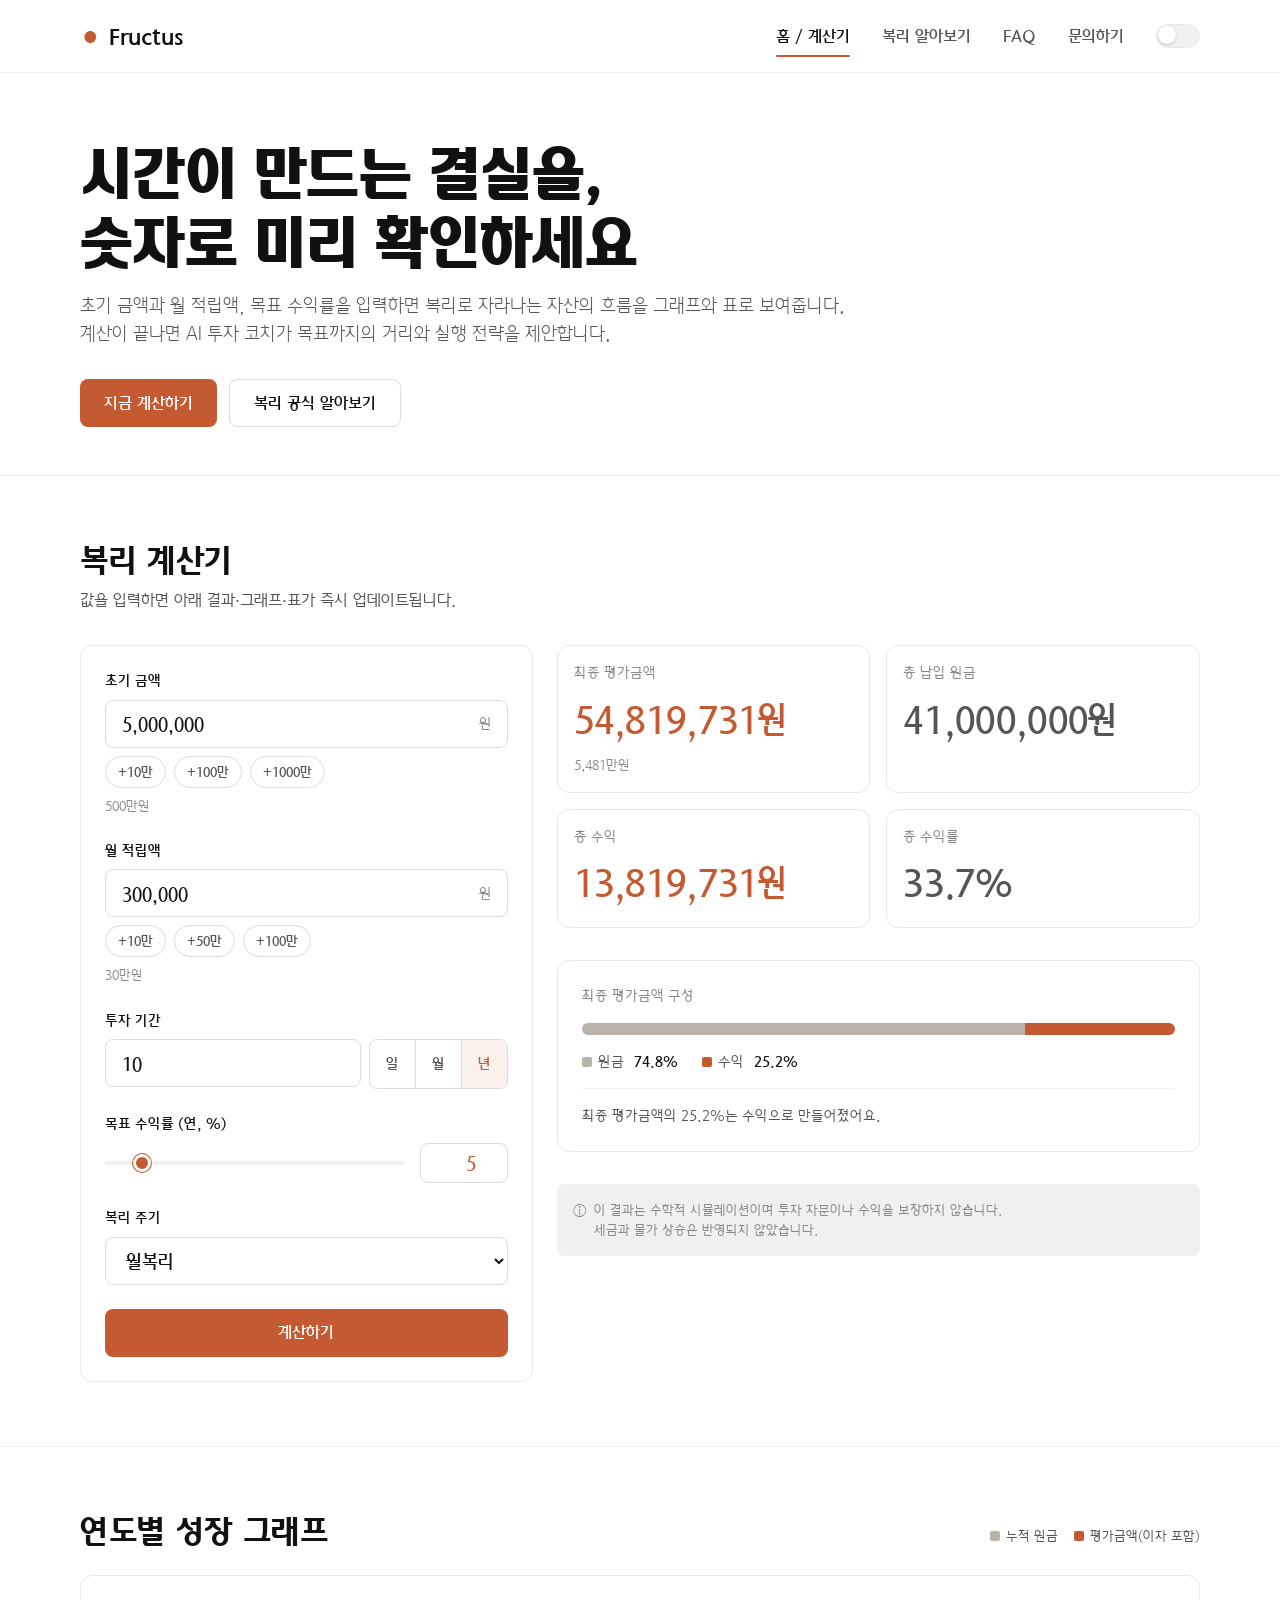
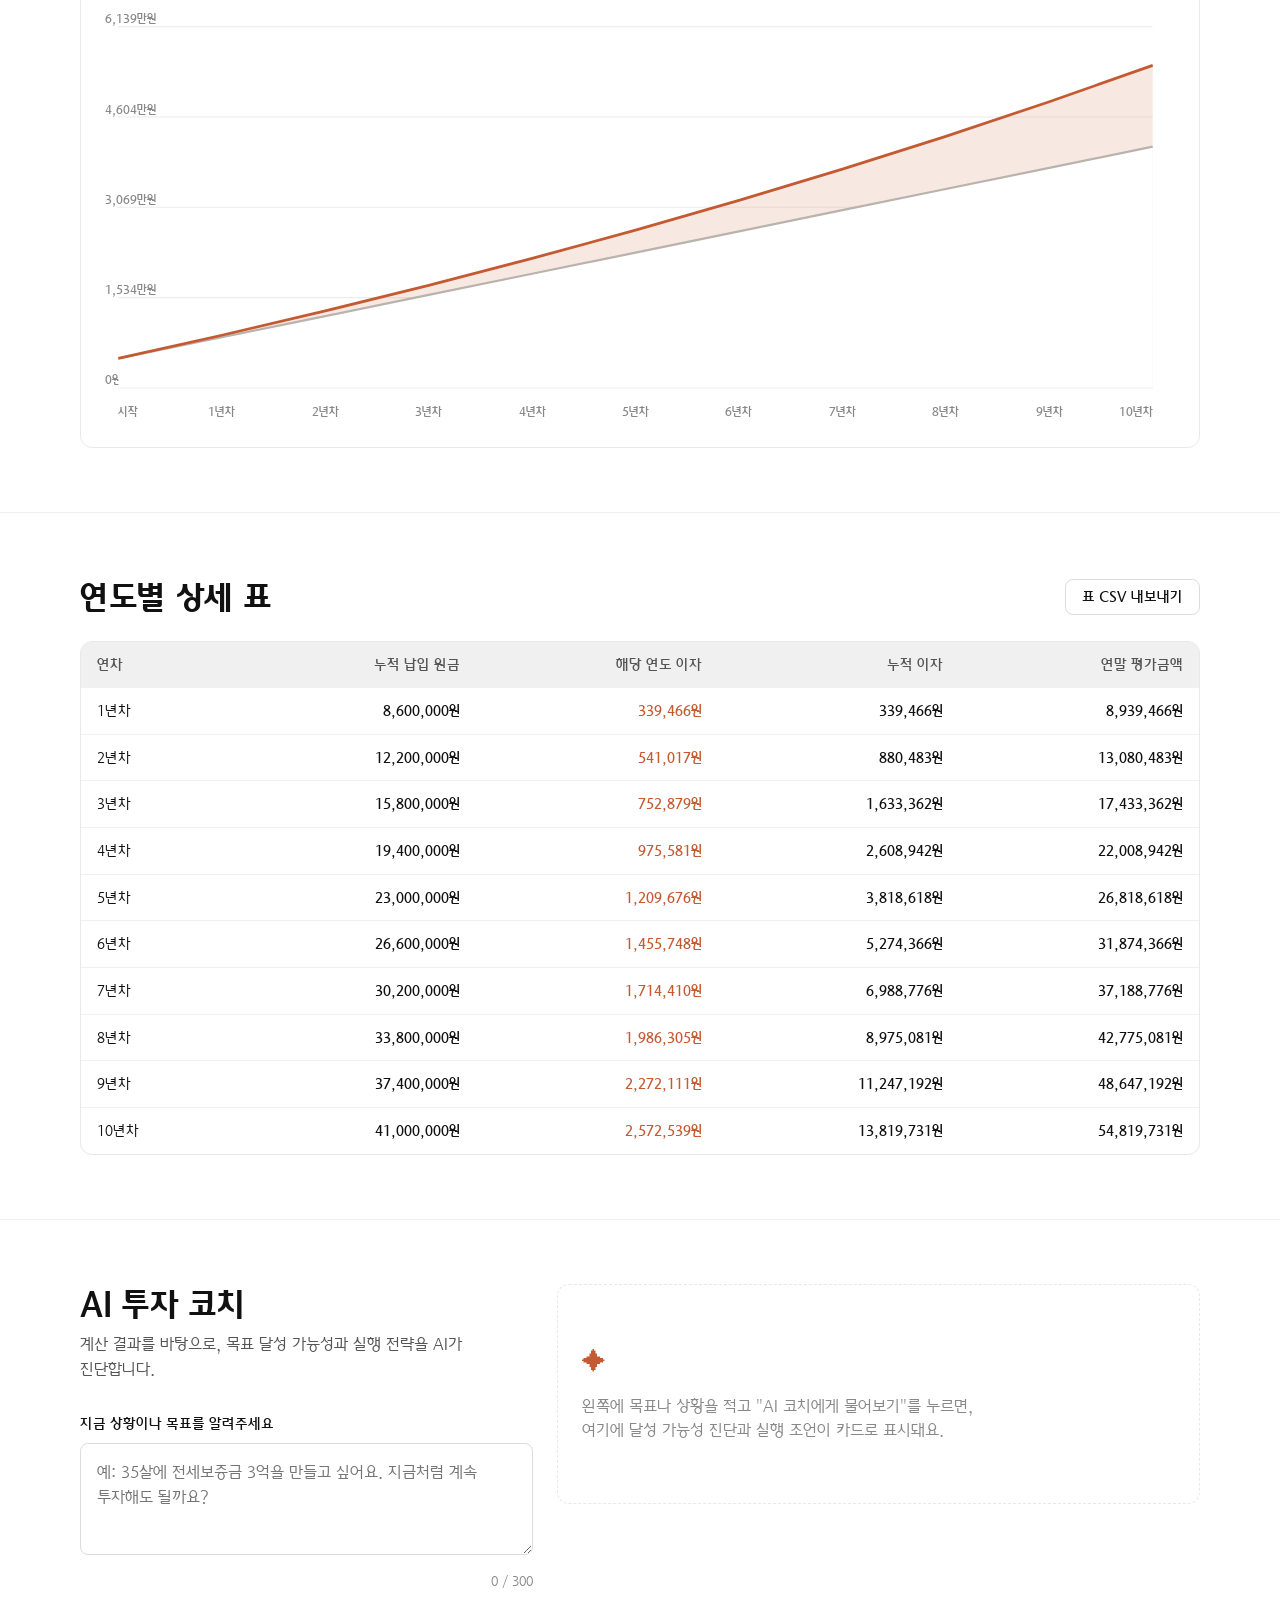
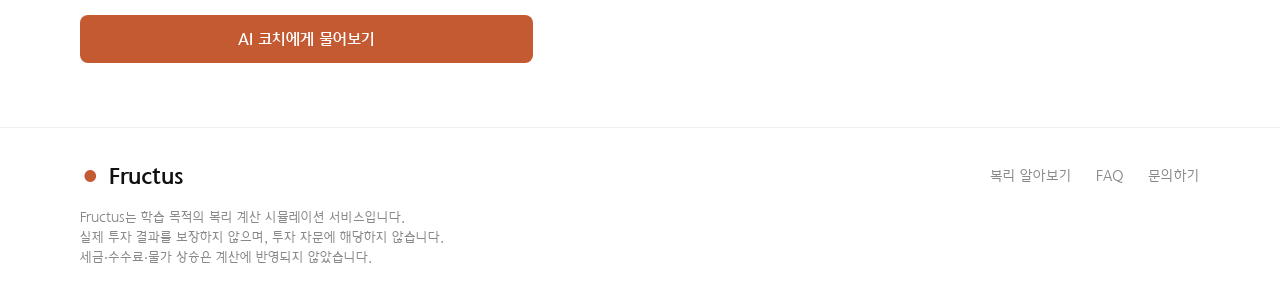
==== commit f772cbf4: "fix: 사용자 피드백 반영 — UX 개선 및 문구 정리 - 목표 수익률 입력 범위를 -50~100%에서 0~50%로 변경   (calculator.js LIMITS, index." ====
--- a/index.html
+++ b/index.html
@@ -17,6 +17,8 @@
 <meta name="description" content="초기 금액과 월 적립액, 목표 수익률을 입력하면 복리로 자라나는 자산을 그래프와 표로 보여주고, AI 투자 코치가 목표 달성 전략을 제안합니다." />
 <link rel="icon" href="data:," />
 <link rel="stylesheet" href="css/reset.css" />
+<link rel="preload" href="fonts/Hana2-Regular.woff2" as="font" type="font/woff2" crossorigin />
+<link rel="stylesheet" href="css/fonts.css" />
 <link rel="stylesheet" href="css/variables.css" />
 <link rel="stylesheet" href="css/base.css" />
 <link rel="stylesheet" href="css/layout.css" />
@@ -49,12 +51,11 @@
 
   <section class="hero">
     <div class="container">
-      <p class="hero-eyebrow">FRUCTUS — 복리 계산기</p>
       <h1>시간이 만드는 결실을,<br />숫자로 미리 확인하세요</h1>
       <p class="hero-sub">
-        초기 금액과 월 적립액, 목표 수익률을 입력하면 복리로 자라나는 자산의 흐름을
-        그래프와 표로 보여줍니다. 계산이 끝나면 AI 투자 코치가 목표까지의 거리와
-        실행 전략을 제안합니다.
+        초기 금액과 월 적립액, 목표 수익률을 입력하면 복리로 자라나는 자산의 흐름을 그래프와 표로 보여줍니다.
+        <br />
+        계산이 끝나면 AI 투자 코치가 목표까지의 거리와 실행 전략을 제안합니다.
       </p>
       <div class="hero-actions">
         <a href="#calculator" class="btn btn-primary">지금 계산하기</a>
@@ -120,8 +121,8 @@
             <div class="field">
               <label class="field-label" for="annualRateNumber">목표 수익률 (연, %)</label>
               <div class="range-row">
-                <input class="range" type="range" id="annualRateRange" min="-50" max="100" step="0.1" value="5" />
-                <input class="input range-value" style="width:5.5rem; height:2.5rem; text-align:right;" type="number" id="annualRateNumber" min="-50" max="100" step="0.01" value="5" />
+                <input class="range" type="range" id="annualRateRange" min="0" max="50" step="0.1" value="5" />
+                <input class="input range-value" style="width:5.5rem; height:2.5rem; text-align:right;" type="number" id="annualRateNumber" min="0" max="50" step="0.01" value="5" />
               </div>
               <p class="field-error" data-error-for="annualRatePercent"></p>
             </div>
@@ -153,7 +154,7 @@
                 <p class="result-metric-value" data-metric-principal>0원</p>
               </div>
               <div class="card result-metric-card">
-                <p class="result-metric-label">총 이자 수익</p>
+                <p class="result-metric-label">총 수익</p>
                 <p class="result-metric-value is-accent" data-metric-interest>0원</p>
               </div>
               <div class="card result-metric-card">
@@ -162,9 +163,26 @@
               </div>
             </div>
 
+            <div class="card composition-card">
+              <p class="result-metric-label">최종 평가금액 구성</p>
+              <div class="composition-bar" data-composition-bar>
+                <div class="composition-bar-segment composition-bar-principal" data-composition-principal-bar></div>
+                <div class="composition-bar-segment composition-bar-interest" data-composition-interest-bar></div>
+              </div>
+              <div class="composition-legend">
+                <span class="chart-legend-item"><span class="chart-legend-swatch" style="background:var(--chart-principal)"></span>원금 <strong data-composition-principal-pct>0%</strong></span>
+                <span class="chart-legend-item"><span class="chart-legend-swatch" style="background:var(--chart-growth)"></span>수익 <strong data-composition-interest-pct>0%</strong></span>
+              </div>
+              <p class="composition-insight" data-composition-insight></p>
+            </div>
+
             <div class="disclaimer-note">
               <span aria-hidden="true">ⓘ</span>
-              <span>이 결과는 수학적 시뮬레이션이며 투자 자문이나 수익을 보장하지 않습니다. 세금과 물가 상승은 반영되지 않았습니다.</span>
+              <span>
+                이 결과는 수학적 시뮬레이션이며 투자 자문이나 수익을 보장하지 않습니다.
+                <br />
+                세금과 물가 상승은 반영되지 않았습니다.
+              </span>
             </div>
           </div>
         </div>
@@ -231,6 +249,11 @@
         </div>
 
         <div class="col-span-7">
+          <div class="card ai-empty-state" data-ai-empty>
+            <span class="ai-empty-icon" aria-hidden="true">✦</span>
+            <p>왼쪽에 목표나 상황을 적고 "AI 코치에게 물어보기"를 누르면,<br />여기에 달성 가능성 진단과 실행 조언이 카드로 표시돼요.</p>
+          </div>
+
           <div data-ai-error hidden aria-live="assertive"></div>
 
           <div data-ai-loading hidden aria-live="polite">
@@ -259,8 +282,11 @@
       </div>
     </div>
     <p class="footer-disclaimer">
-      Fructus는 학습 목적의 복리 계산 시뮬레이션 서비스입니다. 실제 투자 결과를 보장하지 않으며,
-      투자 자문에 해당하지 않습니다. 세금·수수료·물가 상승은 계산에 반영되지 않았습니다.
+      Fructus는 학습 목적의 복리 계산 시뮬레이션 서비스입니다.
+      <br />
+      실제 투자 결과를 보장하지 않으며, 투자 자문에 해당하지 않습니다.
+      <br />
+      세금·수수료·물가 상승은 계산에 반영되지 않았습니다.
     </p>
   </div>
 </footer>
--- a/css/fonts.css
+++ b/css/fonts.css
@@ -0,0 +1,54 @@
+/*
+  Hana2 서체 (자체 호스팅, 외부 CDN 미사용).
+  Light/Regular/Medium/Bold/Heavy는 하나의 font-family("Hana2")에
+  font-weight로 묶고, 숫자 전용 컷(CM)은 별도 family("Hana2 CM")로 등록해
+  결과 금액·표·차트 등 "숫자를 보여주는 자리"에만 선택적으로 적용한다.
+*/
+
+@font-face {
+  font-family: "Hana2";
+  src: url("../fonts/Hana2-Light.woff2") format("woff2");
+  font-weight: 300;
+  font-style: normal;
+  font-display: swap;
+}
+
+@font-face {
+  font-family: "Hana2";
+  src: url("../fonts/Hana2-Regular.woff2") format("woff2");
+  font-weight: 400;
+  font-style: normal;
+  font-display: swap;
+}
+
+@font-face {
+  font-family: "Hana2";
+  src: url("../fonts/Hana2-Medium.woff2") format("woff2");
+  font-weight: 500;
+  font-style: normal;
+  font-display: swap;
+}
+
+@font-face {
+  font-family: "Hana2";
+  src: url("../fonts/Hana2-Bold.woff2") format("woff2");
+  font-weight: 700;
+  font-style: normal;
+  font-display: swap;
+}
+
+@font-face {
+  font-family: "Hana2";
+  src: url("../fonts/Hana2-Heavy.woff2") format("woff2");
+  font-weight: 800;
+  font-style: normal;
+  font-display: swap;
+}
+
+@font-face {
+  font-family: "Hana2 CM";
+  src: url("../fonts/Hana2-CM.woff2") format("woff2");
+  font-weight: 400 700;
+  font-style: normal;
+  font-display: swap;
+}
--- a/css/variables.css
+++ b/css/variables.css
@@ -31,8 +31,9 @@
   --color-overlay: rgba(17, 17, 17, 0.4);
 
   /* ---- Typography ---- */
-  --font-sans: -apple-system, BlinkMacSystemFont, "Pretendard Variable", "Apple SD Gothic Neo",
-    "Segoe UI", "Malgun Gothic", "Noto Sans KR", Roboto, sans-serif;
+  --font-sans: "Hana2", -apple-system, BlinkMacSystemFont, "Apple SD Gothic Neo", "Segoe UI",
+    "Malgun Gothic", "Noto Sans KR", Roboto, sans-serif;
+  --font-numeric: "Hana2 CM", "Hana2", -apple-system, BlinkMacSystemFont, "Segoe UI", sans-serif;
 
   --fs-display: clamp(2.25rem, 1.7rem + 2.2vw, 3.5rem); /* 40~56px 큰 제목 */
   --fs-h1: clamp(1.5rem, 1.3rem + 1vw, 2rem); /* 24~32px 일반 제목 */
@@ -42,10 +43,12 @@
   --fs-small: 0.875rem; /* 12~14px 보조 텍스트 */
   --fs-xs: 0.8125rem;
 
+  --fw-light: 300;
   --fw-regular: 400;
   --fw-medium: 500;
-  --fw-semibold: 600;
+  --fw-semibold: 700;
   --fw-bold: 700;
+  --fw-heavy: 800;
 
   --lh-tight: 1.25;
   --lh-normal: 1.55;
--- a/css/base.css
+++ b/css/base.css
@@ -5,6 +5,8 @@
   font-size: var(--fs-body);
   line-height: var(--lh-normal);
   font-weight: var(--fw-regular);
+  word-break: keep-all;
+  overflow-wrap: break-word;
   transition: background-color var(--duration-base) var(--ease-standard),
     color var(--duration-base) var(--ease-standard);
 }
@@ -19,6 +21,7 @@
 
 h1 {
   font-size: var(--fs-display);
+  font-weight: var(--fw-heavy);
 }
 
 h2 {
@@ -51,6 +54,11 @@
 
 main {
   display: block;
+}
+
+/* .btn 등 display를 지정하는 클래스보다 hidden 속성이 항상 우선하도록 강제 */
+[hidden] {
+  display: none !important;
 }
 
 section {
--- a/css/components.css
+++ b/css/components.css
@@ -172,6 +172,11 @@
     box-shadow var(--duration-fast) var(--ease-standard);
 }
 
+.input[type="number"],
+.input[inputmode="numeric"] {
+  font-family: var(--font-numeric);
+}
+
 .input-unit {
   position: absolute;
   right: var(--space-4);
@@ -273,6 +278,7 @@
 .range-value {
   min-width: 4.5rem;
   text-align: right;
+  font-family: var(--font-numeric);
   font-weight: var(--fw-semibold);
   color: var(--color-accent);
 }
@@ -357,6 +363,7 @@
 
 /* ---- Tooltip (차트용) ---- */
 .chart-tooltip {
+  font-family: var(--font-numeric);
   position: absolute;
   z-index: var(--z-tooltip);
   background: var(--color-text-primary);
@@ -442,7 +449,7 @@
 
 .accordion-panel p {
   padding-bottom: var(--space-6);
-  max-width: 68ch;
+  max-width: 80ch;
 }
 
 /* ---- Table ---- */
@@ -464,6 +471,11 @@
   white-space: nowrap;
 }
 
+.data-table td:not(:first-child) {
+  font-family: var(--font-numeric);
+  font-variant-numeric: tabular-nums;
+}
+
 .data-table th:first-child,
 .data-table td:first-child {
   text-align: left;
@@ -494,6 +506,7 @@
 }
 
 .result-metric-value {
+  font-family: var(--font-numeric);
   font-size: clamp(1.5rem, 1.2rem + 1.4vw, 2.25rem);
   font-weight: var(--fw-bold);
   letter-spacing: -0.02em;
--- a/css/pages.css
+++ b/css/pages.css
@@ -14,13 +14,13 @@
 }
 
 .hero h1 {
-  max-width: 18ch;
   margin-bottom: var(--space-4);
 }
 
 .hero-sub {
-  max-width: 56ch;
+  max-width: 64rem;
   font-size: var(--fs-body-lg);
+  font-weight: var(--fw-light);
 }
 
 .hero-actions {
@@ -55,6 +55,55 @@
 
 .result-metric-card {
   padding: var(--space-4);
+}
+
+.composition-card {
+  padding: var(--space-6);
+}
+
+.composition-bar {
+  display: flex;
+  height: 12px;
+  border-radius: var(--radius-pill);
+  overflow: hidden;
+  background: var(--color-divider);
+  margin-block: var(--space-4);
+}
+
+.composition-bar-segment {
+  height: 100%;
+  width: 0%;
+  transition: width 900ms var(--ease-standard);
+}
+
+.composition-bar-principal {
+  background: var(--chart-principal);
+}
+
+.composition-bar-interest {
+  background: var(--chart-growth);
+}
+
+.composition-legend {
+  display: flex;
+  flex-wrap: wrap;
+  gap: var(--space-6);
+  font-size: var(--fs-small);
+  color: var(--color-text-secondary);
+}
+
+.composition-legend strong {
+  color: var(--color-text-primary);
+  font-family: var(--font-numeric);
+  margin-left: 4px;
+}
+
+.composition-insight {
+  margin-top: var(--space-4);
+  padding-top: var(--space-4);
+  border-top: 1px solid var(--color-divider);
+  font-size: var(--fs-small);
+  color: var(--color-text-secondary);
 }
 
 .disclaimer-note {
@@ -106,6 +155,10 @@
   width: 100%;
   height: auto;
   overflow: visible;
+}
+
+.chart-container svg text {
+  font-family: var(--font-numeric);
 }
 
 /* ---- 표 ---- */
@@ -160,6 +213,27 @@
   margin-top: var(--space-2);
 }
 
+.ai-empty-state {
+  display: flex;
+  flex-direction: column;
+  align-items: flex-start;
+  gap: var(--space-3);
+  min-height: 220px;
+  justify-content: center;
+  border-style: dashed;
+  color: var(--color-text-muted);
+}
+
+.ai-empty-icon {
+  color: var(--color-accent);
+  font-size: 1.5rem;
+}
+
+.ai-empty-state p {
+  color: var(--color-text-muted);
+  line-height: var(--lh-normal);
+}
+
 .char-counter.is-over {
   color: var(--color-error);
 }
@@ -221,7 +295,7 @@
 
 /* ================= 복리 알아보기 (learn.html) ================= */
 .prose {
-  max-width: 72ch;
+  max-width: 100%;
 }
 
 .prose p + p,
@@ -334,7 +408,7 @@
 
 /* ================= FAQ (faq.html) ================= */
 .faq-list {
-  max-width: 76ch;
+  max-width: 100%;
 }
 
 .faq-search {
@@ -345,6 +419,7 @@
 /* ================= 문의하기 (contact.html) ================= */
 .contact-layout {
   max-width: 640px;
+  margin-inline: auto;
 }
 
 .contact-status {
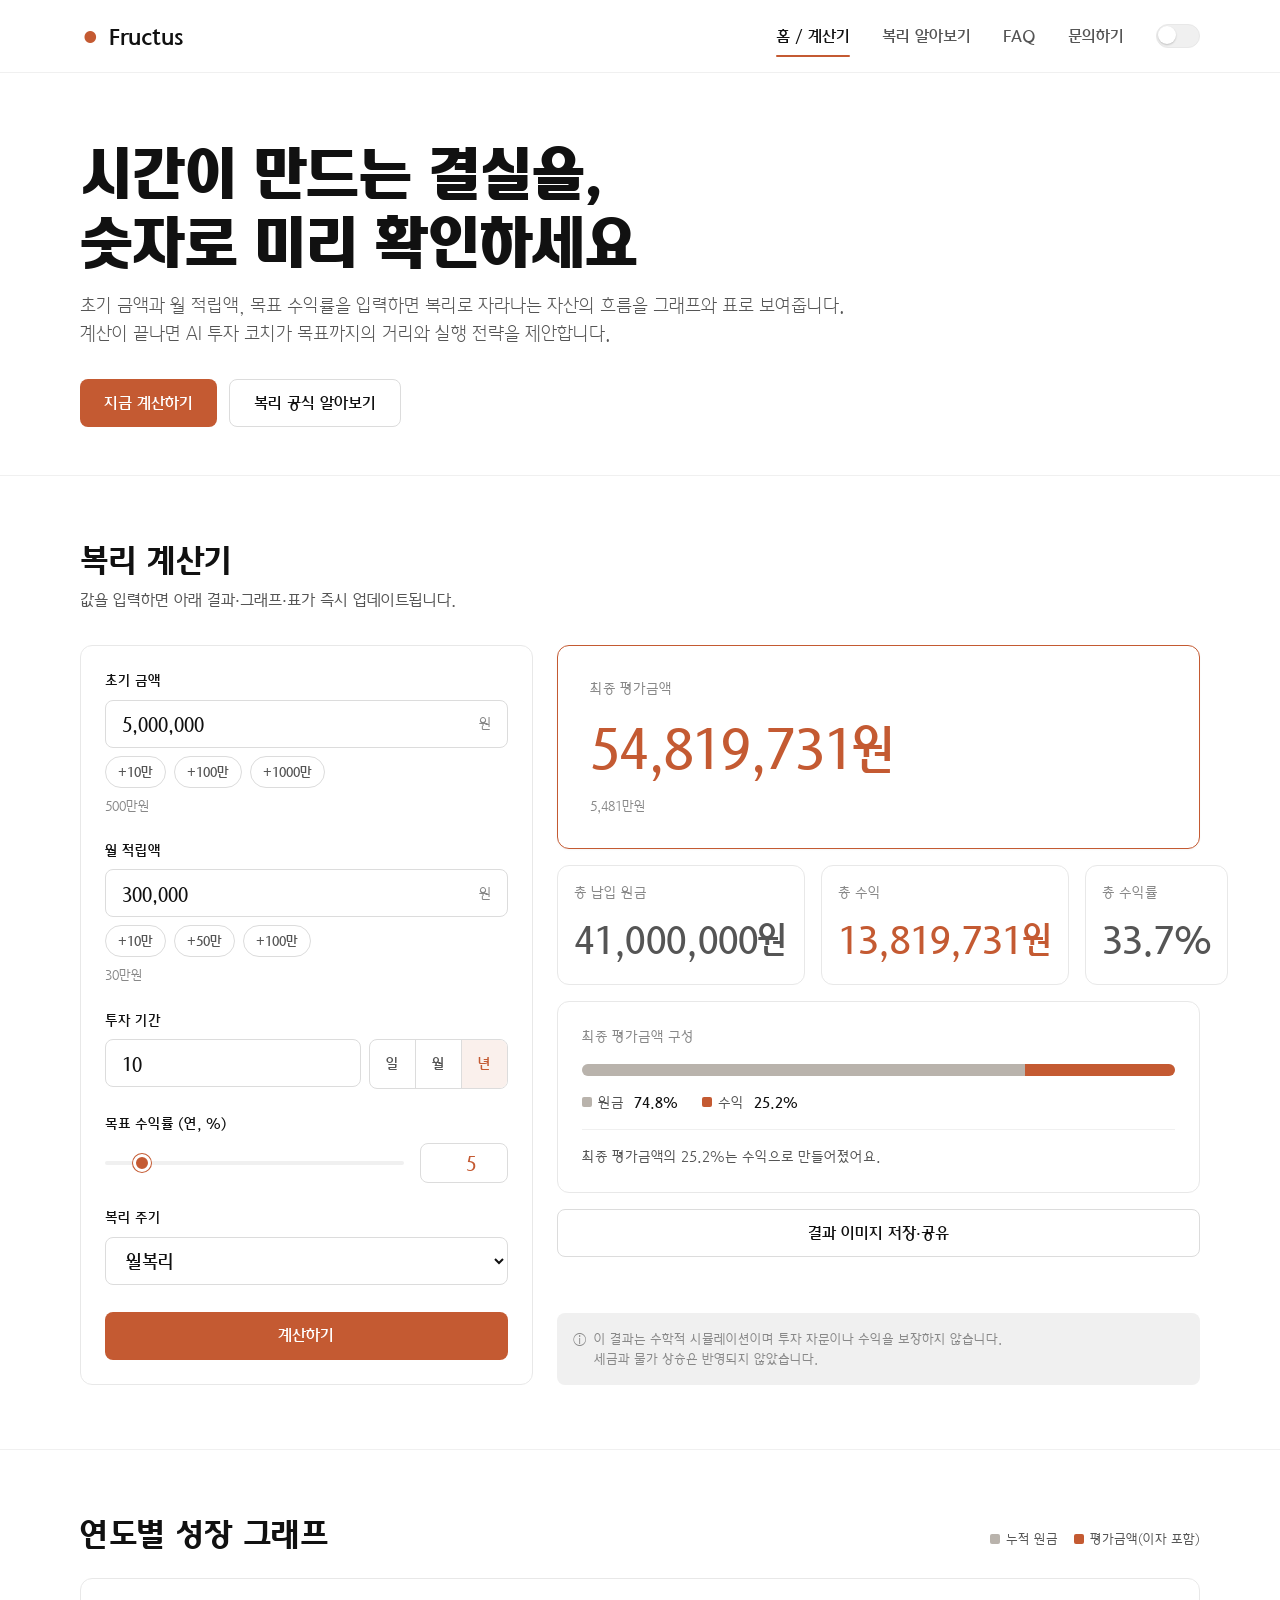
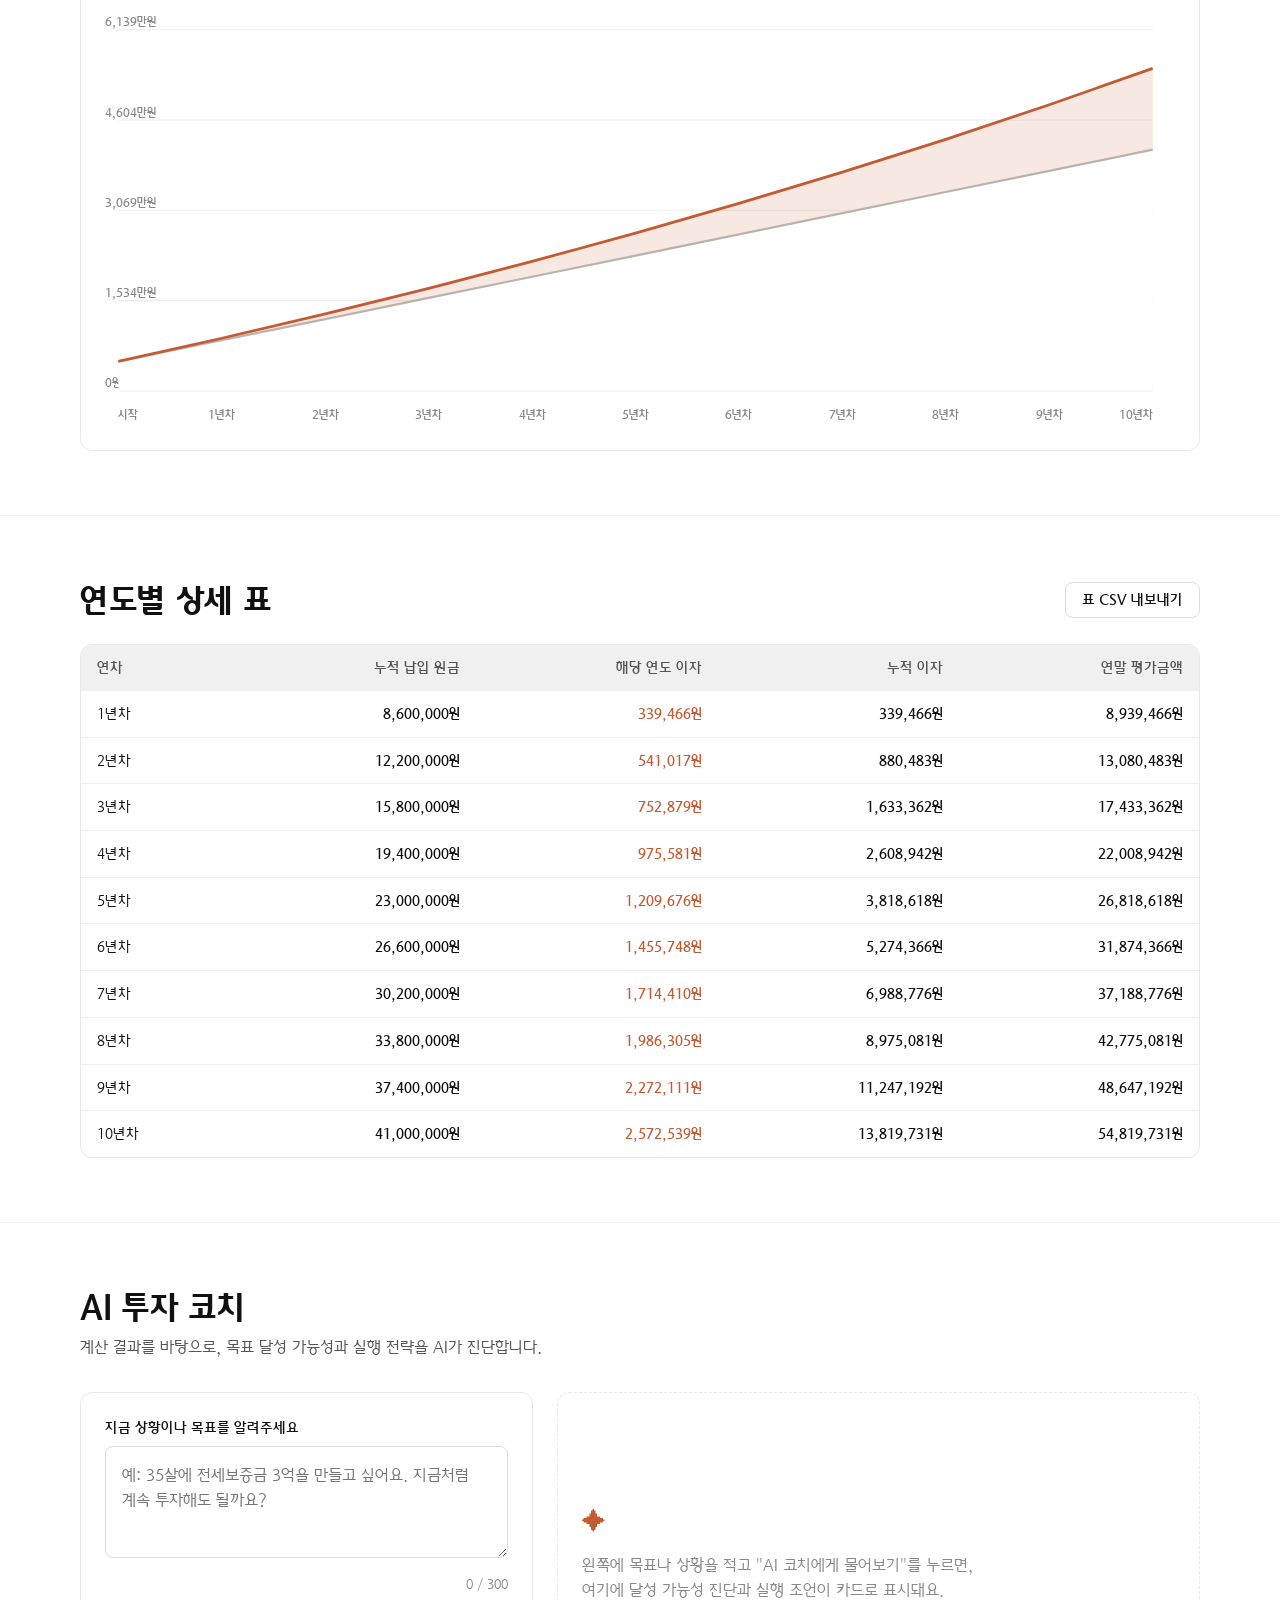
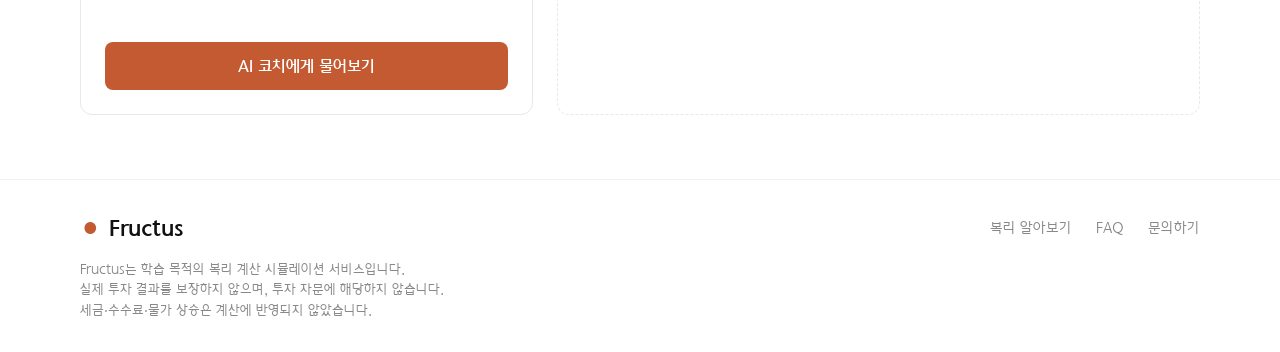
==== commit a0ce5c66: "feat: 결과 이미지 저장·공유 기능 및 컬럼 정렬 리디자인 - js/share.js 신규: Canvas 2D로 브랜드 결과 카드(최종 평가금액,   3대 지표, 원금/수익 구성" ====
--- a/index.html
+++ b/index.html
@@ -121,8 +121,8 @@
             <div class="field">
               <label class="field-label" for="annualRateNumber">목표 수익률 (연, %)</label>
               <div class="range-row">
-                <input class="range" type="range" id="annualRateRange" min="0" max="50" step="0.1" value="5" />
-                <input class="input range-value" style="width:5.5rem; height:2.5rem; text-align:right;" type="number" id="annualRateNumber" min="0" max="50" step="0.01" value="5" />
+                <input class="range" type="range" id="annualRateRange" min="0" max="50" step="1" value="5" />
+                <input class="input range-value" style="width:5.5rem; height:2.5rem; text-align:right;" type="number" id="annualRateNumber" min="0" max="50" step="1" value="5" />
               </div>
               <p class="field-error" data-error-for="annualRatePercent"></p>
             </div>
@@ -142,13 +142,14 @@
         </div>
 
         <div class="col-span-7">
-          <div data-result-section aria-live="polite">
-            <div class="result-summary-grid">
-              <div class="card result-metric-card">
-                <p class="result-metric-label">최종 평가금액</p>
-                <p class="result-metric-value is-accent" data-metric-final>0원</p>
-                <p class="result-metric-sub" data-metric-final-sub></p>
-              </div>
+          <div data-result-section class="result-panel" aria-live="polite">
+            <div class="card card-highlight result-hero-card">
+              <p class="result-metric-label">최종 평가금액</p>
+              <p class="result-metric-value is-accent is-hero" data-metric-final>0원</p>
+              <p class="result-metric-sub" data-metric-final-sub></p>
+            </div>
+
+            <div class="result-secondary-grid">
               <div class="card result-metric-card">
                 <p class="result-metric-label">총 납입 원금</p>
                 <p class="result-metric-value" data-metric-principal>0원</p>
@@ -176,13 +177,21 @@
               <p class="composition-insight" data-composition-insight></p>
             </div>
 
-            <div class="disclaimer-note">
-              <span aria-hidden="true">ⓘ</span>
-              <span>
-                이 결과는 수학적 시뮬레이션이며 투자 자문이나 수익을 보장하지 않습니다.
-                <br />
-                세금과 물가 상승은 반영되지 않았습니다.
-              </span>
+            <div class="result-footer-group">
+              <button type="button" class="btn btn-secondary btn-block" data-share-image>
+                <span class="btn-label">결과 이미지 저장·공유</span>
+                <span class="btn-spinner" aria-hidden="true"></span>
+              </button>
+              <p class="share-status" data-share-status aria-live="polite"></p>
+
+              <div class="disclaimer-note">
+                <span aria-hidden="true">ⓘ</span>
+                <span>
+                  이 결과는 수학적 시뮬레이션이며 투자 자문이나 수익을 보장하지 않습니다.
+                  <br />
+                  세금과 물가 상승은 반영되지 않았습니다.
+                </span>
+              </div>
             </div>
           </div>
         </div>
@@ -228,42 +237,47 @@
 
   <section id="ai-coach">
     <div class="container">
+      <div class="section-heading">
+        <h2>AI 투자 코치</h2>
+        <p>계산 결과를 바탕으로, 목표 달성 가능성과 실행 전략을 AI가 진단합니다.</p>
+      </div>
+
       <div class="grid ai-coach-layout">
         <div class="col-span-5">
-          <div class="section-heading">
-            <h2>AI 투자 코치</h2>
-            <p>계산 결과를 바탕으로, 목표 달성 가능성과 실행 전략을 AI가 진단합니다.</p>
-          </div>
-          <form data-ai-form>
+          <form class="card ai-form-card" data-ai-form>
             <div class="field">
               <label class="field-label" for="ai-goal">지금 상황이나 목표를 알려주세요</label>
               <textarea class="textarea" id="ai-goal" data-ai-goal maxlength="400" placeholder="예: 35살에 전세보증금 3억을 만들고 싶어요. 지금처럼 계속 투자해도 될까요?"></textarea>
               <div class="char-counter" data-ai-counter>0 / 300</div>
             </div>
-            <button type="submit" class="btn btn-primary btn-block" data-ai-submit>
-              <span class="btn-label">AI 코치에게 물어보기</span>
-              <span class="btn-spinner" aria-hidden="true"></span>
-            </button>
-            <button type="button" class="btn btn-secondary btn-block" data-ai-retry hidden style="margin-top:8px;">다시 시도</button>
+            <div class="ai-form-actions">
+              <button type="submit" class="btn btn-primary btn-block" data-ai-submit>
+                <span class="btn-label">AI 코치에게 물어보기</span>
+                <span class="btn-spinner" aria-hidden="true"></span>
+              </button>
+              <button type="button" class="btn btn-secondary btn-block" data-ai-retry hidden style="margin-top:8px;">다시 시도</button>
+            </div>
           </form>
         </div>
 
         <div class="col-span-7">
-          <div class="card ai-empty-state" data-ai-empty>
-            <span class="ai-empty-icon" aria-hidden="true">✦</span>
-            <p>왼쪽에 목표나 상황을 적고 "AI 코치에게 물어보기"를 누르면,<br />여기에 달성 가능성 진단과 실행 조언이 카드로 표시돼요.</p>
+          <div class="ai-answer-panel">
+            <div class="card ai-empty-state" data-ai-empty>
+              <span class="ai-empty-icon" aria-hidden="true">✦</span>
+              <p>왼쪽에 목표나 상황을 적고 "AI 코치에게 물어보기"를 누르면,<br />여기에 달성 가능성 진단과 실행 조언이 카드로 표시돼요.</p>
+            </div>
+
+            <div data-ai-error hidden aria-live="assertive"></div>
+
+            <div class="card ai-loading-card" data-ai-loading hidden aria-live="polite">
+              <div class="skeleton ai-skeleton-block" style="width:60%;"></div>
+              <div class="skeleton ai-skeleton-block" style="width:100%; height:4.5rem;"></div>
+              <div class="skeleton ai-skeleton-block" style="width:100%; height:4.5rem;"></div>
+              <p class="ai-elapsed" data-ai-elapsed>0초 경과</p>
+            </div>
+
+            <div data-ai-result hidden aria-live="polite"></div>
           </div>
-
-          <div data-ai-error hidden aria-live="assertive"></div>
-
-          <div data-ai-loading hidden aria-live="polite">
-            <div class="skeleton ai-skeleton-block" style="width:60%;"></div>
-            <div class="skeleton ai-skeleton-block" style="width:100%; height:4.5rem;"></div>
-            <div class="skeleton ai-skeleton-block" style="width:100%; height:4.5rem;"></div>
-            <p class="ai-elapsed" data-ai-elapsed>0초 경과</p>
-          </div>
-
-          <div data-ai-result hidden aria-live="polite"></div>
         </div>
       </div>
     </div>
@@ -296,6 +310,7 @@
 <script src="js/chart.js"></script>
 <script src="js/analytics.js"></script>
 <script src="js/ui.js"></script>
+<script src="js/share.js"></script>
 <script src="js/ai.js"></script>
 <script src="js/nav.js"></script>
 <script src="js/theme.js"></script>
--- a/css/pages.css
+++ b/css/pages.css
@@ -30,12 +30,19 @@
 }
 
 .calculator-layout {
-  align-items: start;
+  align-items: stretch;
 }
 
 .calc-card {
   position: sticky;
   top: 5.5rem;
+  min-height: 100%;
+  display: flex;
+  flex-direction: column;
+}
+
+.calc-card [data-calc-submit] {
+  margin-top: auto;
 }
 
 .quick-add-row {
@@ -46,11 +53,26 @@
   flex-wrap: wrap;
 }
 
-.result-summary-grid {
+.result-panel {
+  min-height: 100%;
+  display: flex;
+  flex-direction: column;
+}
+
+.result-hero-card {
+  padding: var(--space-8);
+  margin-bottom: var(--space-4);
+}
+
+.result-metric-value.is-hero {
+  font-size: clamp(2rem, 1.5rem + 2.2vw, 3.25rem);
+}
+
+.result-secondary-grid {
   display: grid;
-  grid-template-columns: repeat(2, 1fr);
+  grid-template-columns: repeat(3, 1fr);
   gap: var(--space-4);
-  margin-bottom: var(--space-8);
+  margin-bottom: var(--space-4);
 }
 
 .result-metric-card {
@@ -59,6 +81,19 @@
 
 .composition-card {
   padding: var(--space-6);
+  margin-bottom: var(--space-4);
+}
+
+.result-footer-group {
+  margin-top: auto;
+}
+
+.share-status {
+  min-height: 1.2em;
+  margin-top: var(--space-2);
+  font-size: var(--fs-xs);
+  color: var(--color-text-muted);
+  text-align: center;
 }
 
 .composition-bar {
@@ -173,7 +208,45 @@
 
 /* ---- AI 투자 코치 ---- */
 .ai-coach-layout {
-  align-items: start;
+  align-items: stretch;
+}
+
+.ai-form-card {
+  min-height: 100%;
+  display: flex;
+  flex-direction: column;
+}
+
+.ai-form-actions {
+  margin-top: auto;
+  padding-top: var(--space-6);
+}
+
+.ai-answer-panel {
+  min-height: 100%;
+  display: flex;
+  flex-direction: column;
+}
+
+.ai-answer-panel > [data-ai-empty],
+.ai-answer-panel > [data-ai-error],
+.ai-answer-panel > [data-ai-loading],
+.ai-answer-panel > [data-ai-result] {
+  flex: 1;
+}
+
+.ai-loading-card {
+  height: 100%;
+}
+
+.ai-answer-panel > [data-ai-result]:not([hidden]) {
+  display: flex;
+  flex-direction: column;
+}
+
+.ai-answer-panel > [data-ai-result] .ai-result-grid {
+  flex: 1;
+  align-content: start;
 }
 
 .ai-coach-context {
@@ -219,6 +292,7 @@
   align-items: flex-start;
   gap: var(--space-3);
   min-height: 220px;
+  height: 100%;
   justify-content: center;
   border-style: dashed;
   color: var(--color-text-muted);
@@ -417,18 +491,41 @@
 }
 
 /* ================= 문의하기 (contact.html) ================= */
-.contact-layout {
-  max-width: 640px;
-  margin-inline: auto;
+.contact-grid {
+  align-items: stretch;
+  margin-bottom: var(--space-6);
+}
+
+.contact-fields-card,
+.contact-message-card {
+  min-height: 100%;
+  display: flex;
+  flex-direction: column;
+}
+
+.contact-message-input {
+  flex: 1;
+  min-height: 12rem;
+  resize: none;
+}
+
+.contact-submit-btn {
+  max-width: 100%;
 }
 
 .contact-status {
   margin-top: var(--space-6);
 }
 
+@media (max-width: 1023px) {
+  .contact-message-input {
+    min-height: 8rem;
+  }
+}
+
 /* ================= 반응형 ================= */
 @media (max-width: 767px) {
-  .result-summary-grid {
+  .result-secondary-grid {
     grid-template-columns: 1fr 1fr;
     gap: var(--space-3);
   }
@@ -447,7 +544,7 @@
 }
 
 @media (max-width: 420px) {
-  .result-summary-grid {
+  .result-secondary-grid {
     grid-template-columns: 1fr;
   }
 }
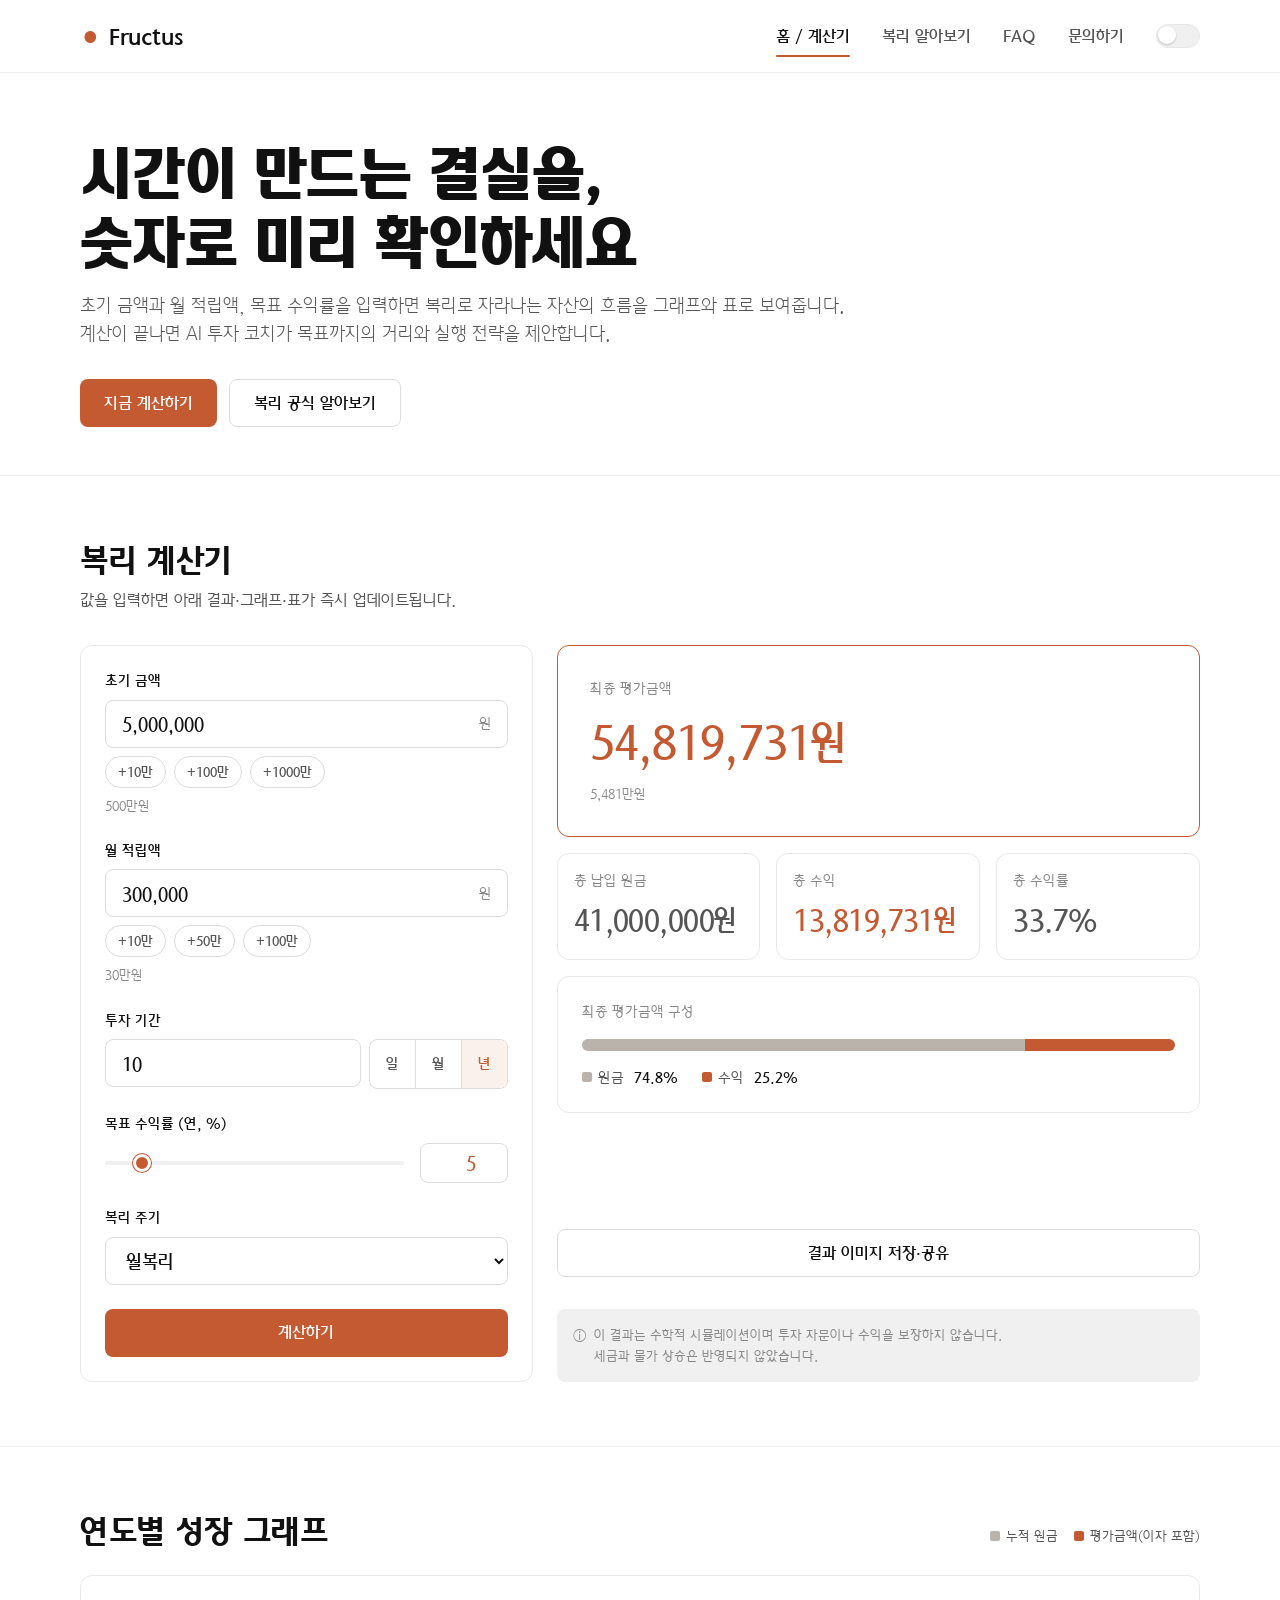
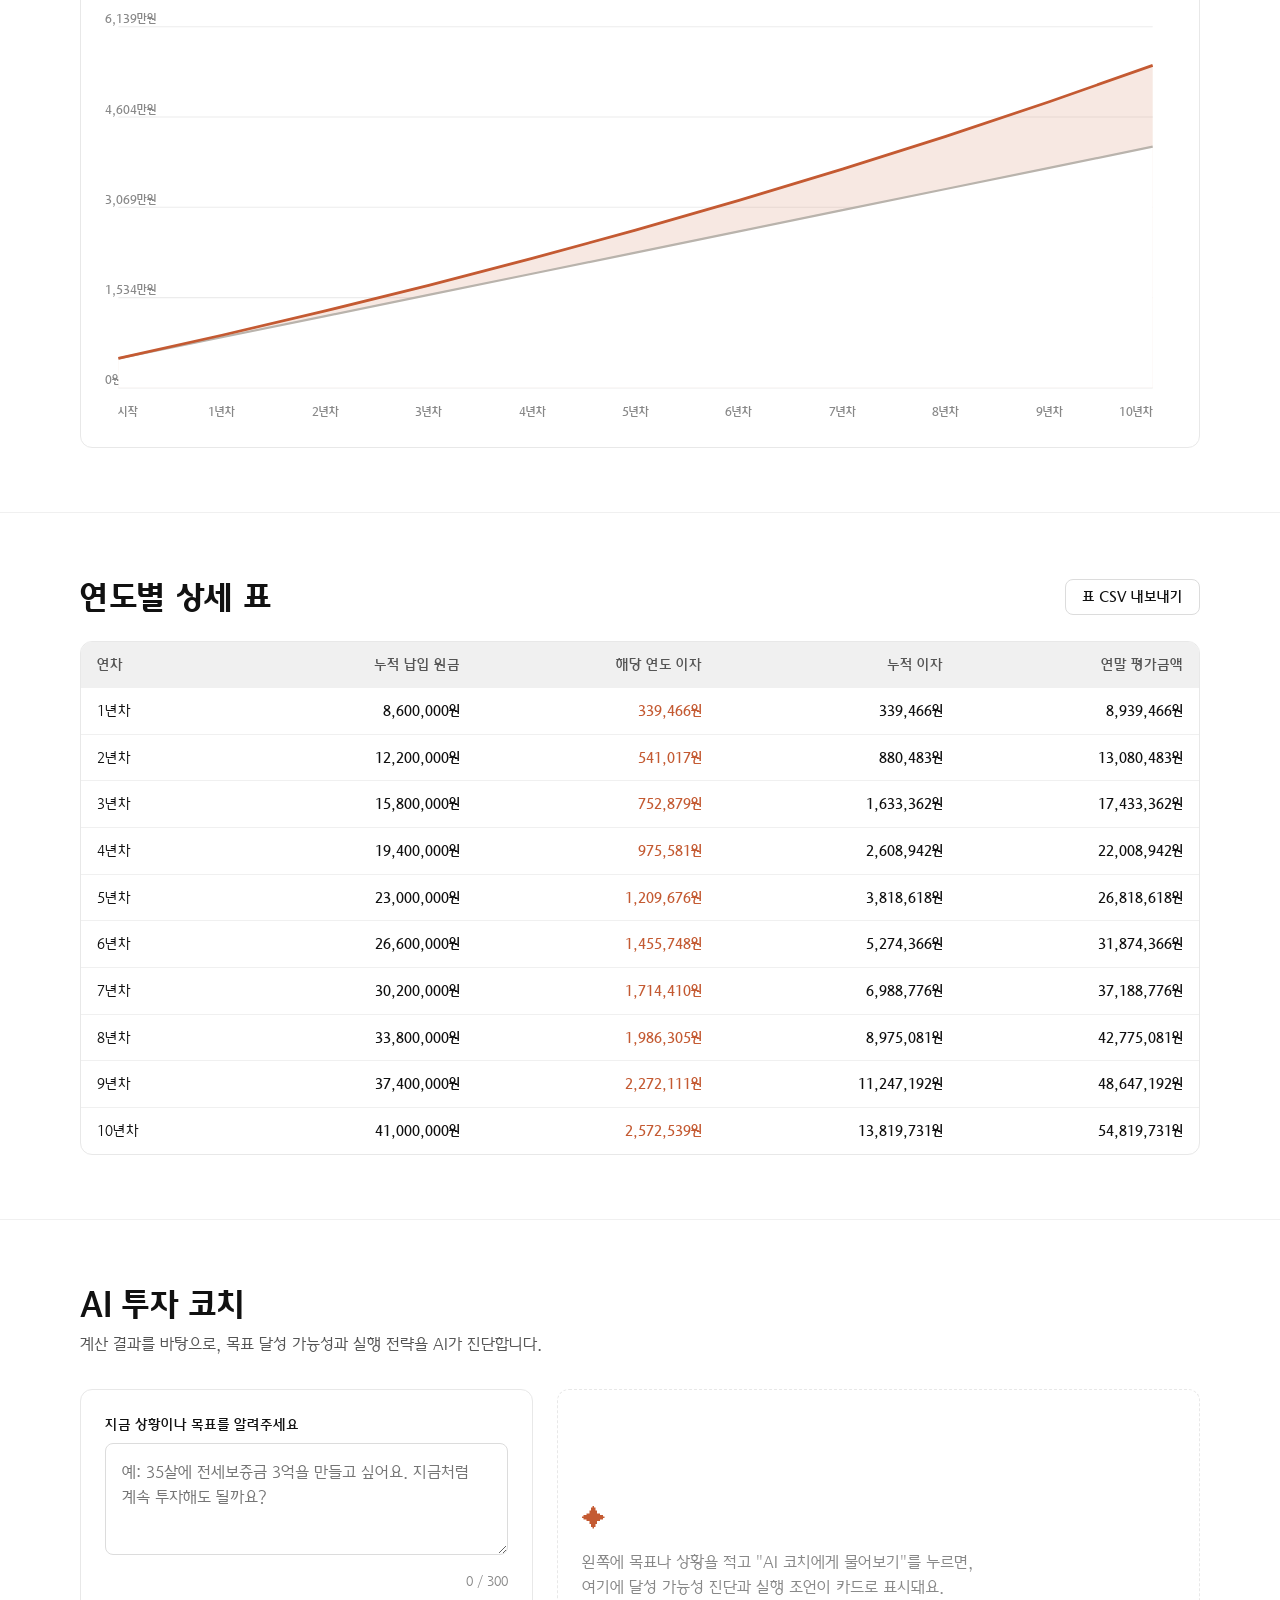
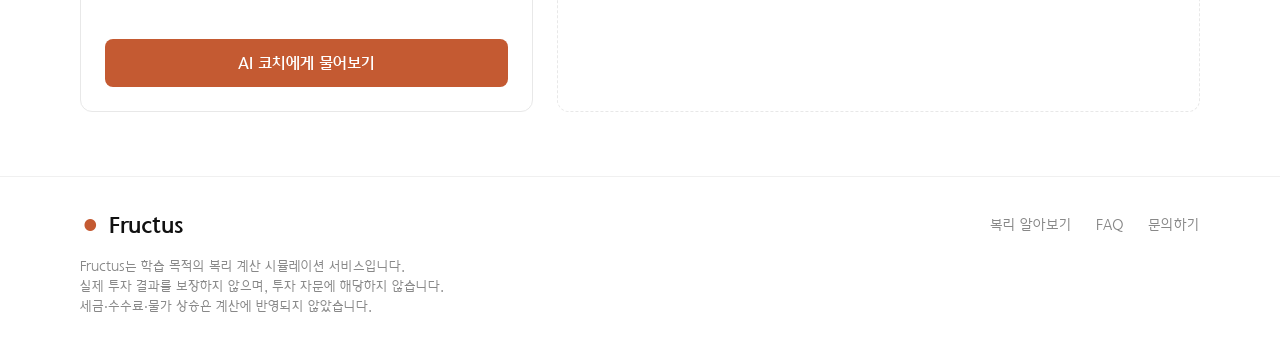
==== commit 1149671d: "fix: 결과 카드 숫자 넘침 방지 및 불필요한 안내문구 제거 - 총 수익률처럼 자릿수가 커질 수 있는 값이 카드 밖으로 튀어나오던   문제를 해결: 그리드 아이템에 min-wid" ====
--- a/index.html
+++ b/index.html
@@ -174,7 +174,6 @@
                 <span class="chart-legend-item"><span class="chart-legend-swatch" style="background:var(--chart-principal)"></span>원금 <strong data-composition-principal-pct>0%</strong></span>
                 <span class="chart-legend-item"><span class="chart-legend-swatch" style="background:var(--chart-growth)"></span>수익 <strong data-composition-interest-pct>0%</strong></span>
               </div>
-              <p class="composition-insight" data-composition-insight></p>
             </div>
 
             <div class="result-footer-group">
@@ -182,7 +181,7 @@
                 <span class="btn-label">결과 이미지 저장·공유</span>
                 <span class="btn-spinner" aria-hidden="true"></span>
               </button>
-              <p class="share-status" data-share-status aria-live="polite"></p>
+              <p class="visually-hidden" data-share-status aria-live="polite"></p>
 
               <div class="disclaimer-note">
                 <span aria-hidden="true">ⓘ</span>
--- a/css/components.css
+++ b/css/components.css
@@ -507,10 +507,12 @@
 
 .result-metric-value {
   font-family: var(--font-numeric);
-  font-size: clamp(1.5rem, 1.2rem + 1.4vw, 2.25rem);
+  font-size: clamp(1.25rem, 0.95rem + 1.1vw, 1.75rem);
   font-weight: var(--fw-bold);
   letter-spacing: -0.02em;
   font-variant-numeric: tabular-nums;
+  overflow-wrap: anywhere;
+  word-break: normal;
 }
 
 .result-metric-value.is-accent {
@@ -521,4 +523,5 @@
   margin-top: var(--space-2);
   font-size: var(--fs-xs);
   color: var(--color-text-muted);
-}
+  overflow-wrap: anywhere;
+}
--- a/css/pages.css
+++ b/css/pages.css
@@ -62,10 +62,12 @@
 .result-hero-card {
   padding: var(--space-8);
   margin-bottom: var(--space-4);
+  min-width: 0;
+  overflow: hidden;
 }
 
 .result-metric-value.is-hero {
-  font-size: clamp(2rem, 1.5rem + 2.2vw, 3.25rem);
+  font-size: clamp(1.75rem, 1.3rem + 1.8vw, 2.75rem);
 }
 
 .result-secondary-grid {
@@ -77,6 +79,8 @@
 
 .result-metric-card {
   padding: var(--space-4);
+  min-width: 0;
+  overflow: hidden;
 }
 
 .composition-card {
@@ -86,14 +90,6 @@
 
 .result-footer-group {
   margin-top: auto;
-}
-
-.share-status {
-  min-height: 1.2em;
-  margin-top: var(--space-2);
-  font-size: var(--fs-xs);
-  color: var(--color-text-muted);
-  text-align: center;
 }
 
 .composition-bar {
@@ -131,14 +127,6 @@
   color: var(--color-text-primary);
   font-family: var(--font-numeric);
   margin-left: 4px;
-}
-
-.composition-insight {
-  margin-top: var(--space-4);
-  padding-top: var(--space-4);
-  border-top: 1px solid var(--color-divider);
-  font-size: var(--fs-small);
-  color: var(--color-text-secondary);
 }
 
 .disclaimer-note {
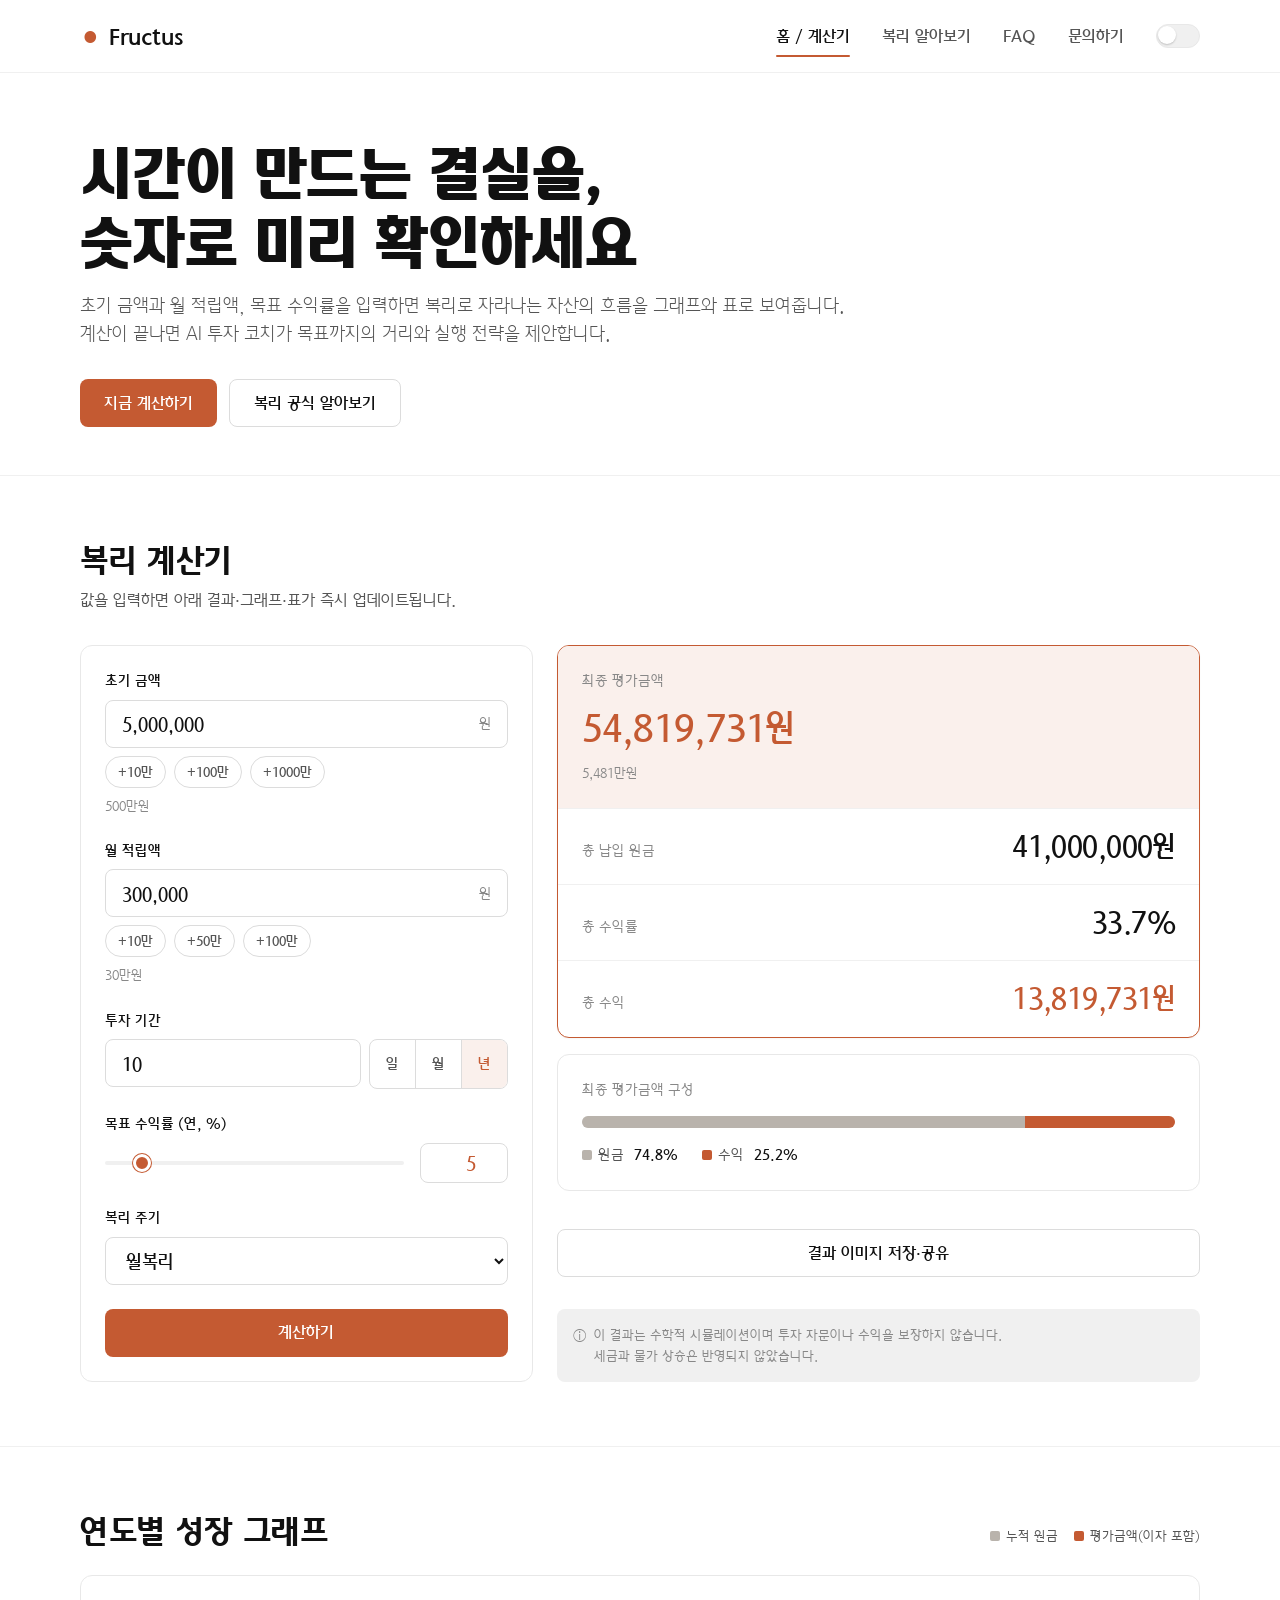
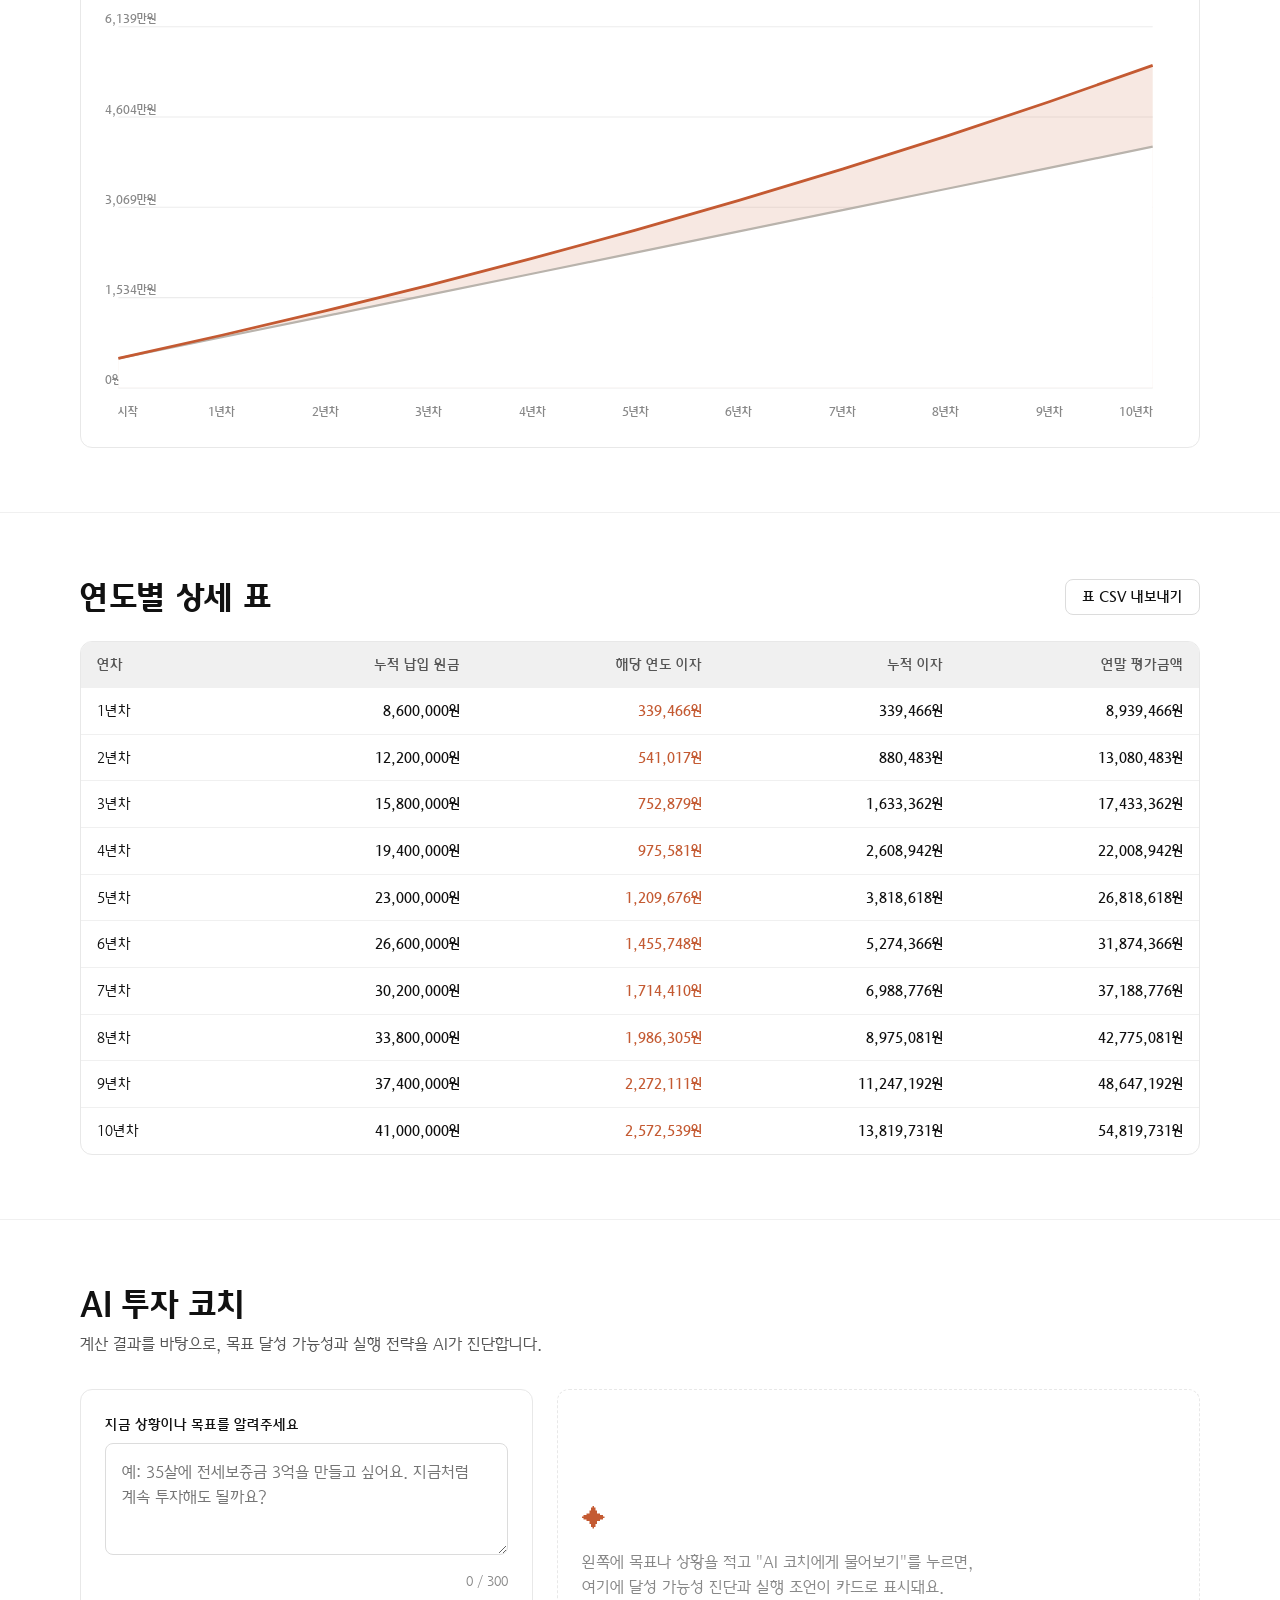
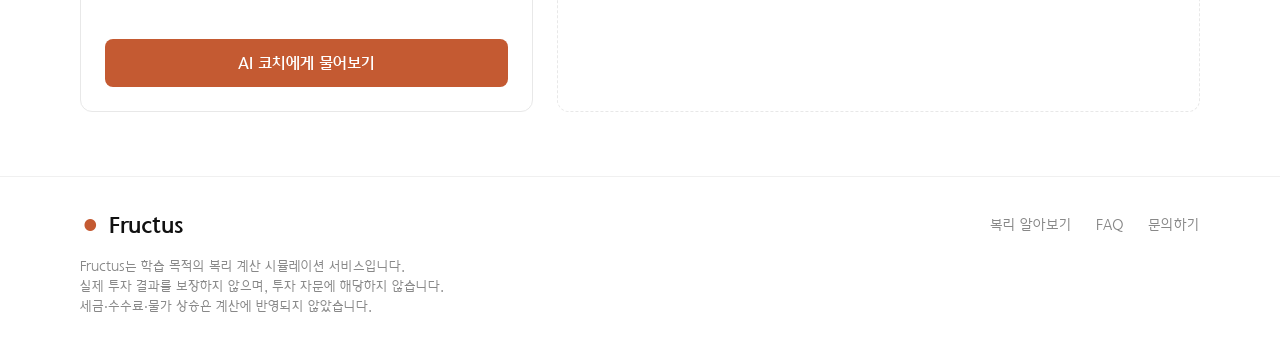
==== commit 67e6aca7: "fix: 결과 지표를 4행 리스트(최종평가금액/총납입원금/총수익률/총수익)로 재구성 기존 "히어로 카드 + 3열 그리드"는 좁은 열에서 값이 여러 줄로 꺾이기 쉬웨 카드 하나에 4" ====
--- a/index.html
+++ b/index.html
@@ -143,24 +143,23 @@
 
         <div class="col-span-7">
           <div data-result-section class="result-panel" aria-live="polite">
-            <div class="card card-highlight result-hero-card">
-              <p class="result-metric-label">최종 평가금액</p>
-              <p class="result-metric-value is-accent is-hero" data-metric-final>0원</p>
-              <p class="result-metric-sub" data-metric-final-sub></p>
-            </div>
-
-            <div class="result-secondary-grid">
-              <div class="card result-metric-card">
-                <p class="result-metric-label">총 납입 원금</p>
-                <p class="result-metric-value" data-metric-principal>0원</p>
-              </div>
-              <div class="card result-metric-card">
-                <p class="result-metric-label">총 수익</p>
-                <p class="result-metric-value is-accent" data-metric-interest>0원</p>
-              </div>
-              <div class="card result-metric-card">
-                <p class="result-metric-label">총 수익률</p>
-                <p class="result-metric-value" data-metric-rate>0%</p>
+            <div class="card card-highlight result-summary-list">
+              <div class="result-summary-row is-hero">
+                <p class="result-metric-label">최종 평가금액</p>
+                <p class="result-metric-value is-accent is-hero" data-metric-final>0원</p>
+                <p class="result-metric-sub" data-metric-final-sub></p>
+              </div>
+              <div class="result-summary-row">
+                <span class="result-metric-label">총 납입 원금</span>
+                <span class="result-metric-value" data-metric-principal>0원</span>
+              </div>
+              <div class="result-summary-row">
+                <span class="result-metric-label">총 수익률</span>
+                <span class="result-metric-value" data-metric-rate>0%</span>
+              </div>
+              <div class="result-summary-row">
+                <span class="result-metric-label">총 수익</span>
+                <span class="result-metric-value is-accent" data-metric-interest>0원</span>
               </div>
             </div>
 
--- a/css/pages.css
+++ b/css/pages.css
@@ -59,28 +59,46 @@
   flex-direction: column;
 }
 
-.result-hero-card {
-  padding: var(--space-8);
+.result-summary-list {
+  padding: 0;
   margin-bottom: var(--space-4);
+  overflow: hidden;
+}
+
+.result-summary-row {
+  padding: var(--space-4) var(--space-6);
+  border-bottom: 1px solid var(--color-divider);
   min-width: 0;
-  overflow: hidden;
+}
+
+.result-summary-row:last-child {
+  border-bottom: none;
+}
+
+.result-summary-row:not(.is-hero) {
+  display: flex;
+  align-items: baseline;
+  justify-content: space-between;
+  gap: var(--space-4);
+}
+
+.result-summary-row:not(.is-hero) .result-metric-label {
+  margin-bottom: 0;
+  flex-shrink: 0;
+}
+
+.result-summary-row:not(.is-hero) .result-metric-value {
+  text-align: right;
+  min-width: 0;
+}
+
+.result-summary-row.is-hero {
+  padding: var(--space-6);
+  background: var(--color-accent-bg-soft);
 }
 
 .result-metric-value.is-hero {
-  font-size: clamp(1.75rem, 1.3rem + 1.8vw, 2.75rem);
-}
-
-.result-secondary-grid {
-  display: grid;
-  grid-template-columns: repeat(3, 1fr);
-  gap: var(--space-4);
-  margin-bottom: var(--space-4);
-}
-
-.result-metric-card {
-  padding: var(--space-4);
-  min-width: 0;
-  overflow: hidden;
+  font-size: clamp(1.5rem, 1.2rem + 1.4vw, 2.25rem);
 }
 
 .composition-card {
@@ -513,11 +531,6 @@
 
 /* ================= 반응형 ================= */
 @media (max-width: 767px) {
-  .result-secondary-grid {
-    grid-template-columns: 1fr 1fr;
-    gap: var(--space-3);
-  }
-
   .calc-card {
     position: static;
   }
@@ -529,10 +542,8 @@
   .hero-actions .btn {
     width: 100%;
   }
-}
-
-@media (max-width: 420px) {
-  .result-secondary-grid {
-    grid-template-columns: 1fr;
+
+  .result-summary-row:not(.is-hero) {
+    padding-inline: var(--space-4);
   }
 }
